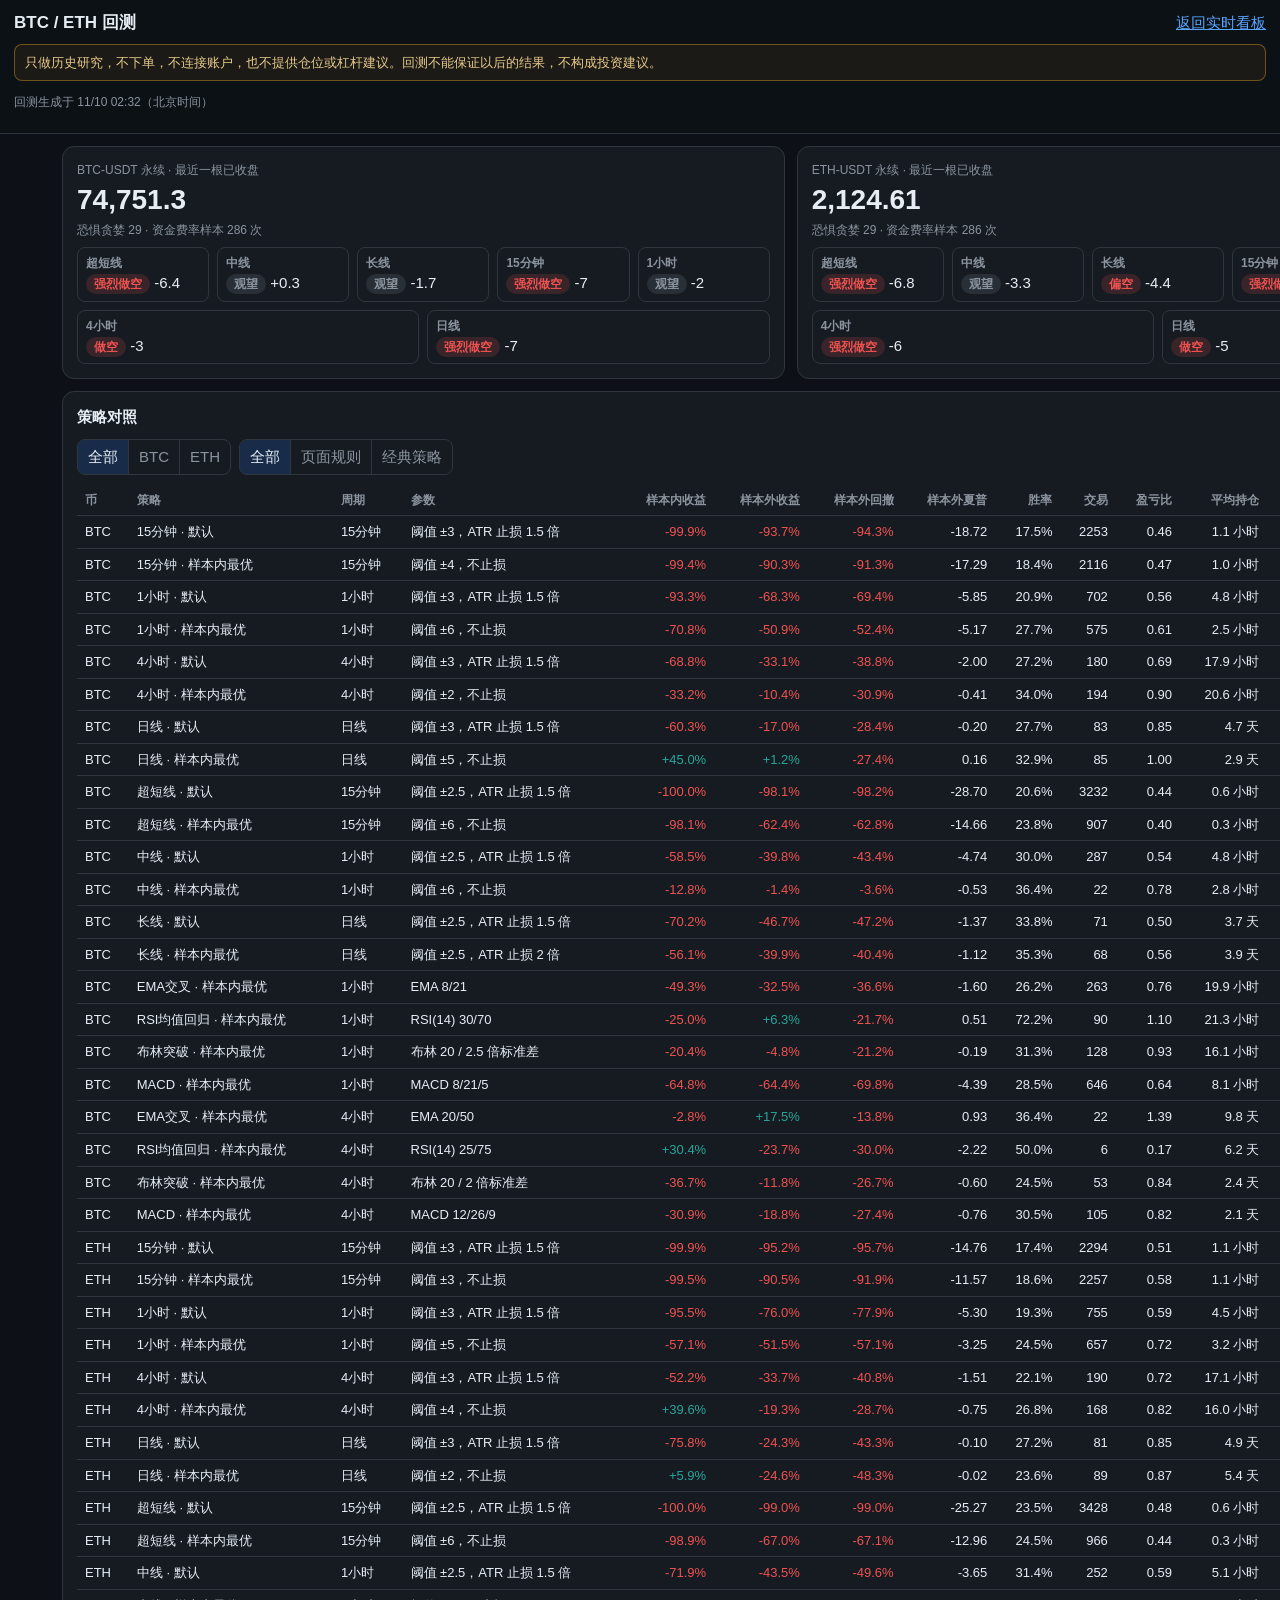
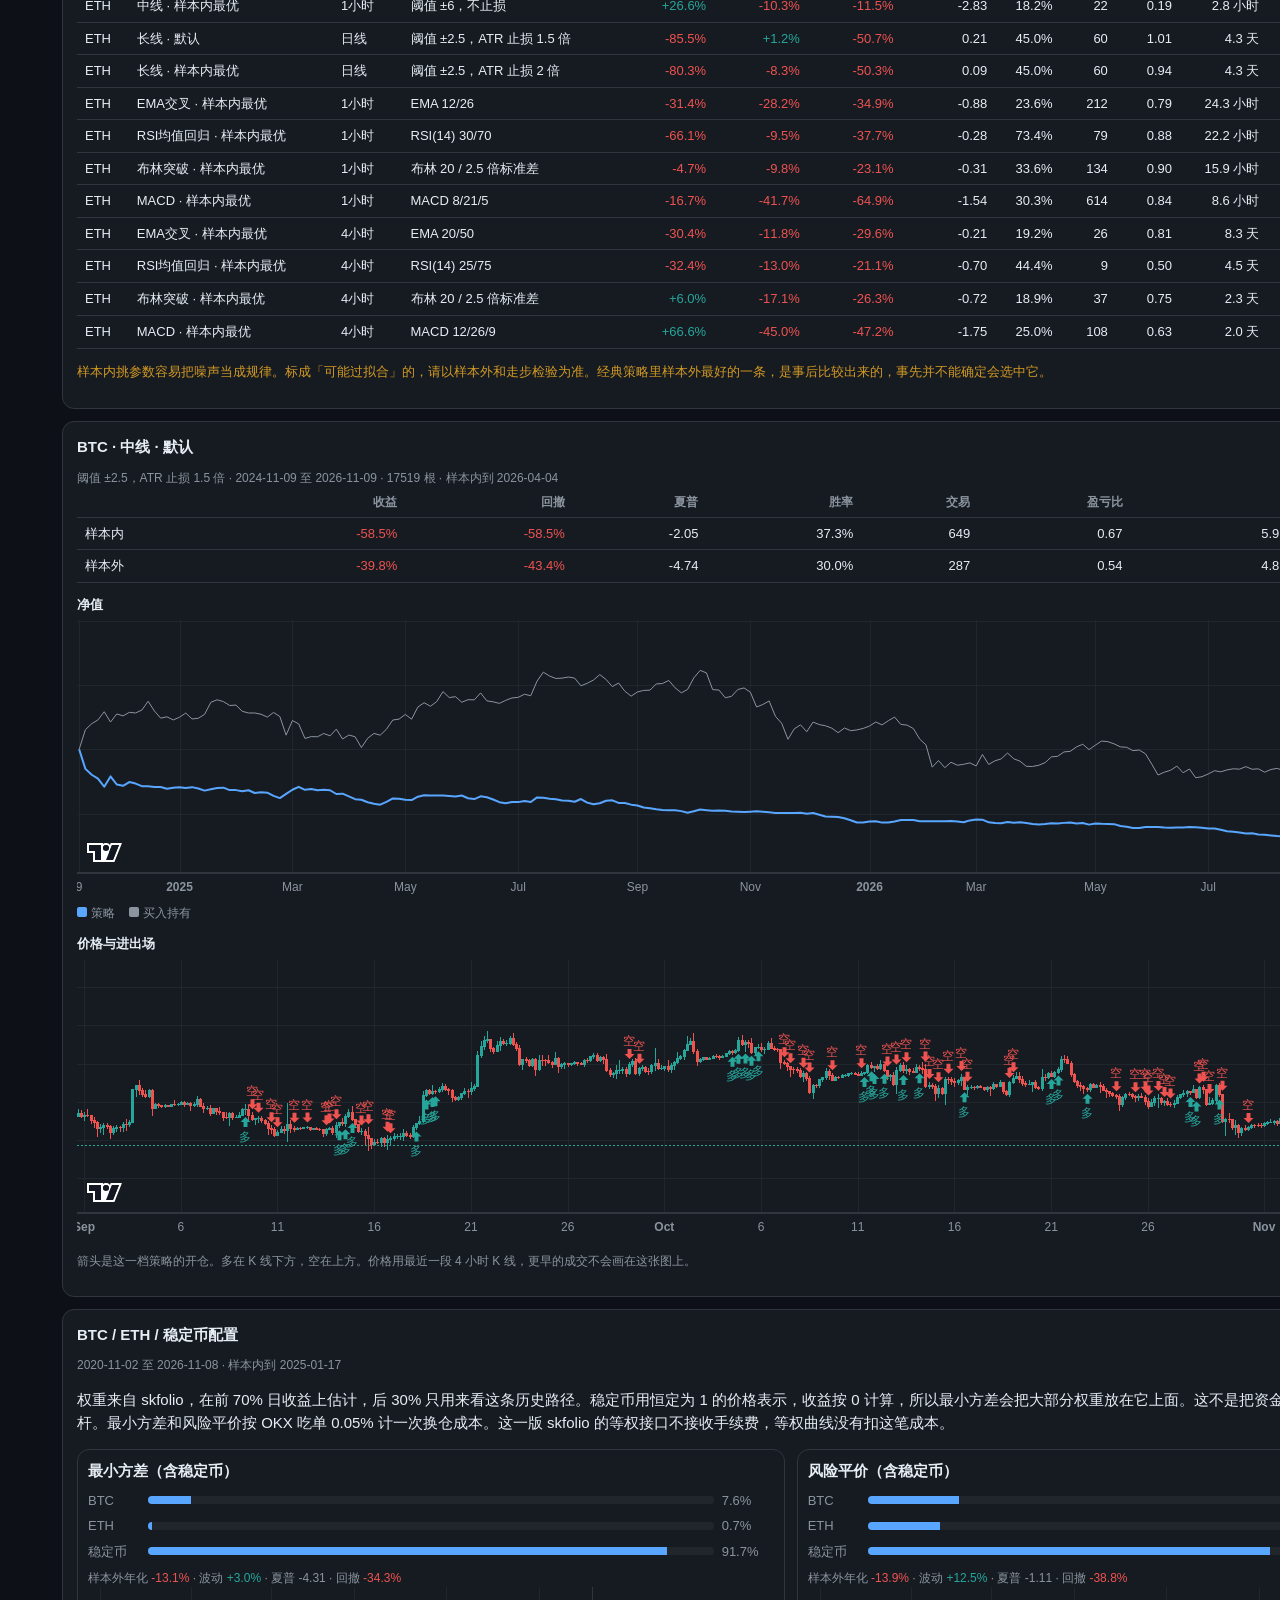
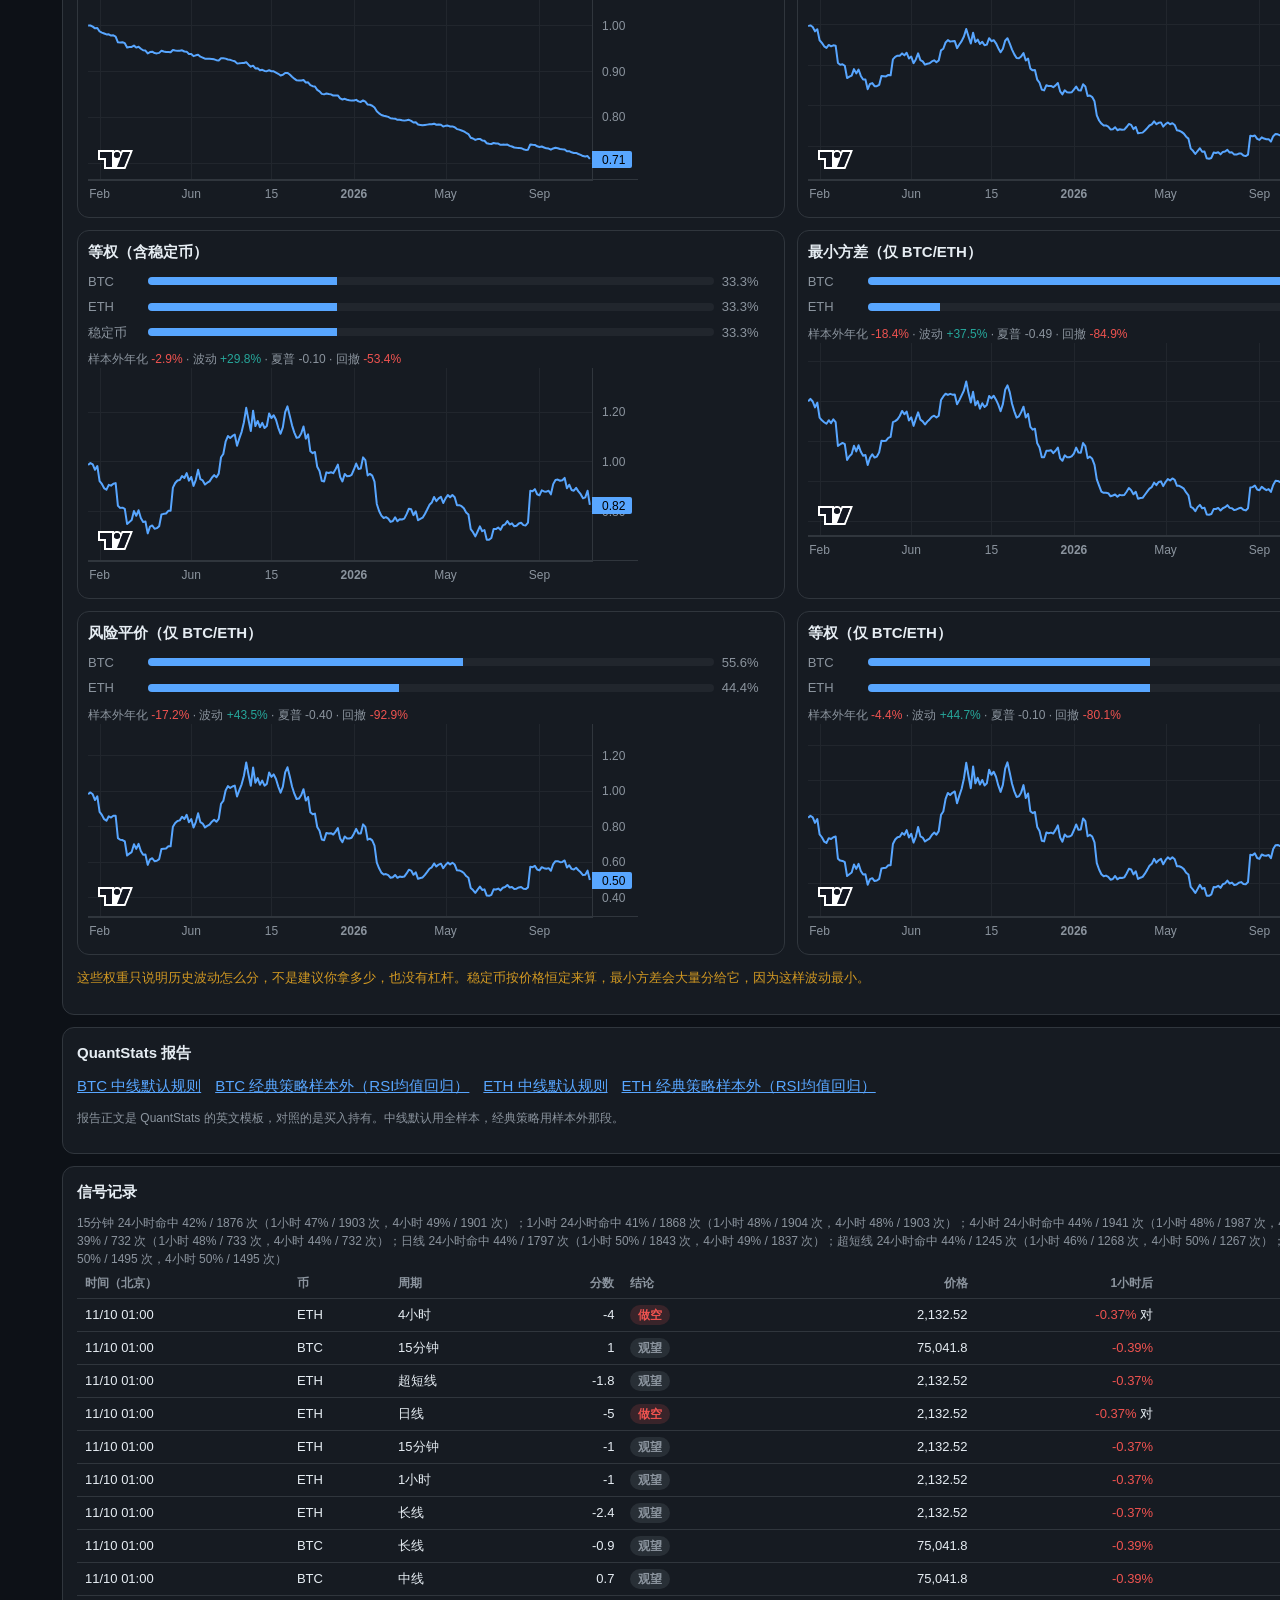
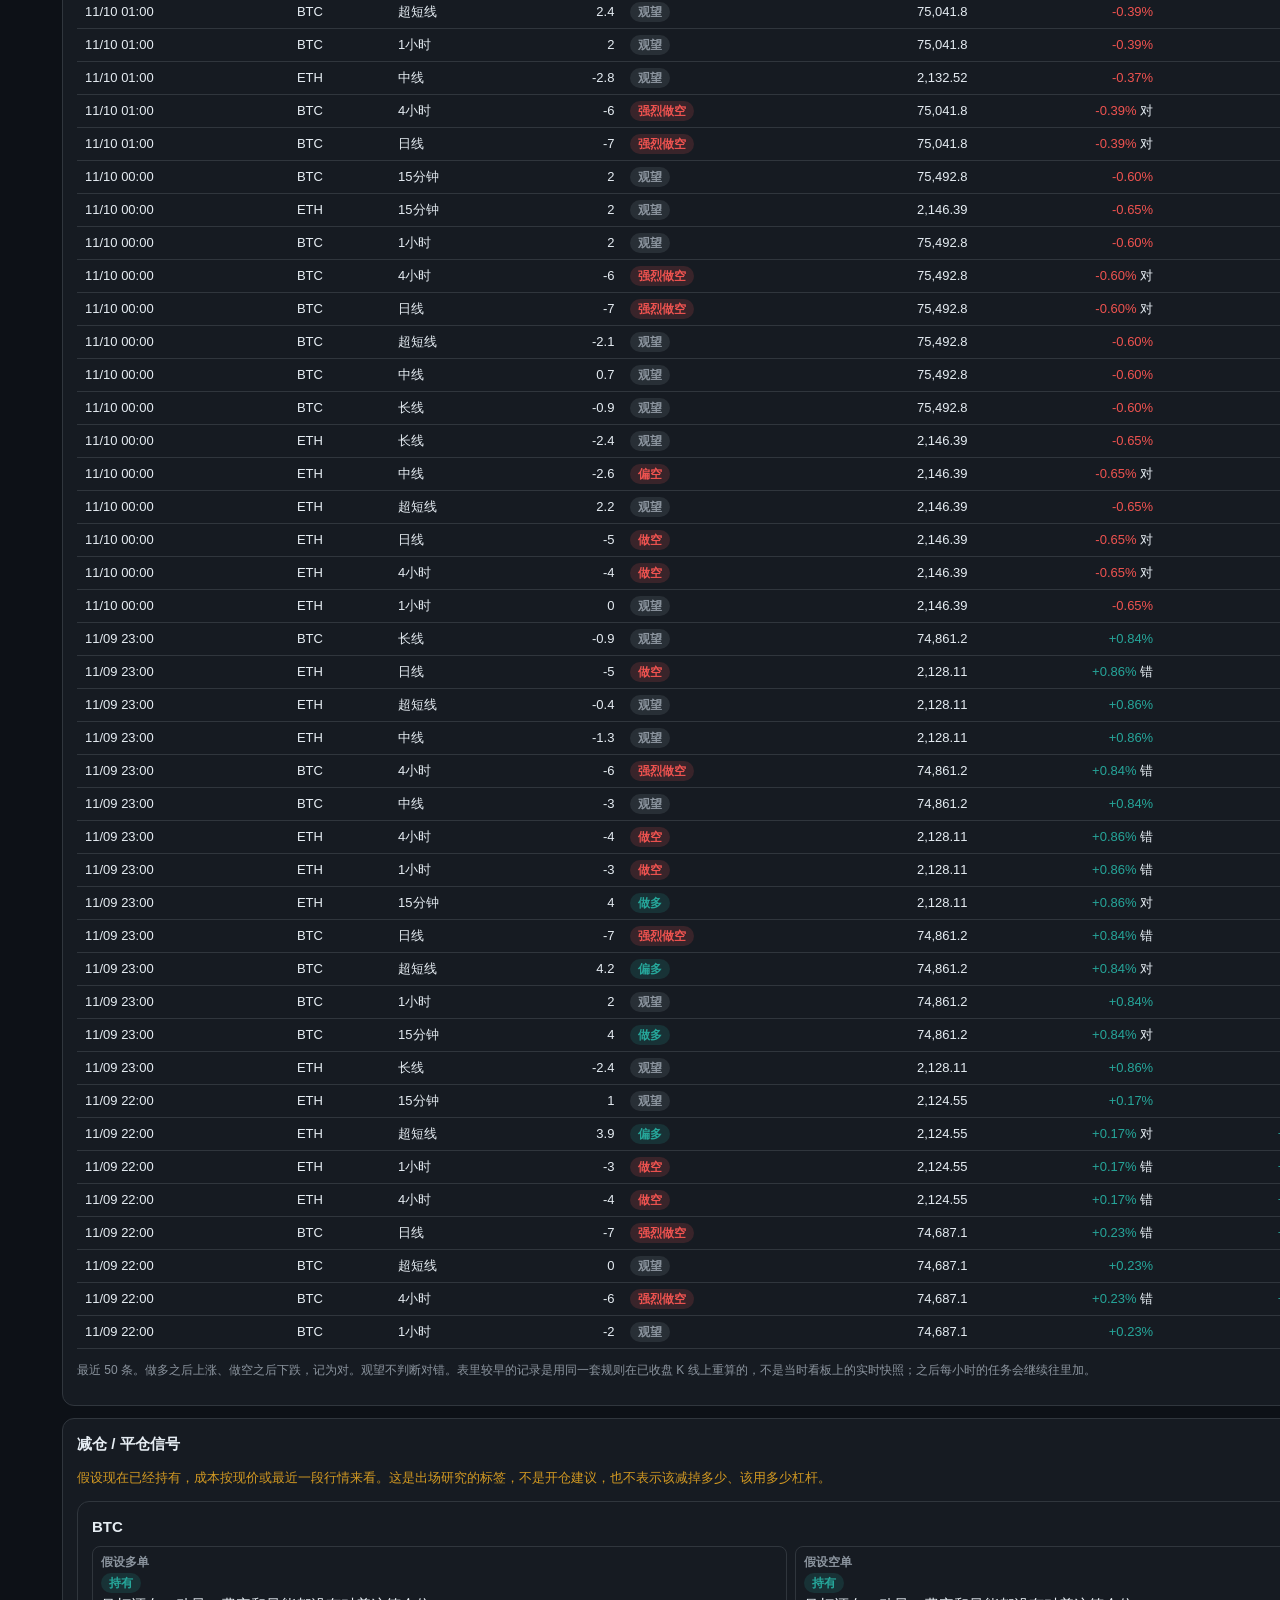
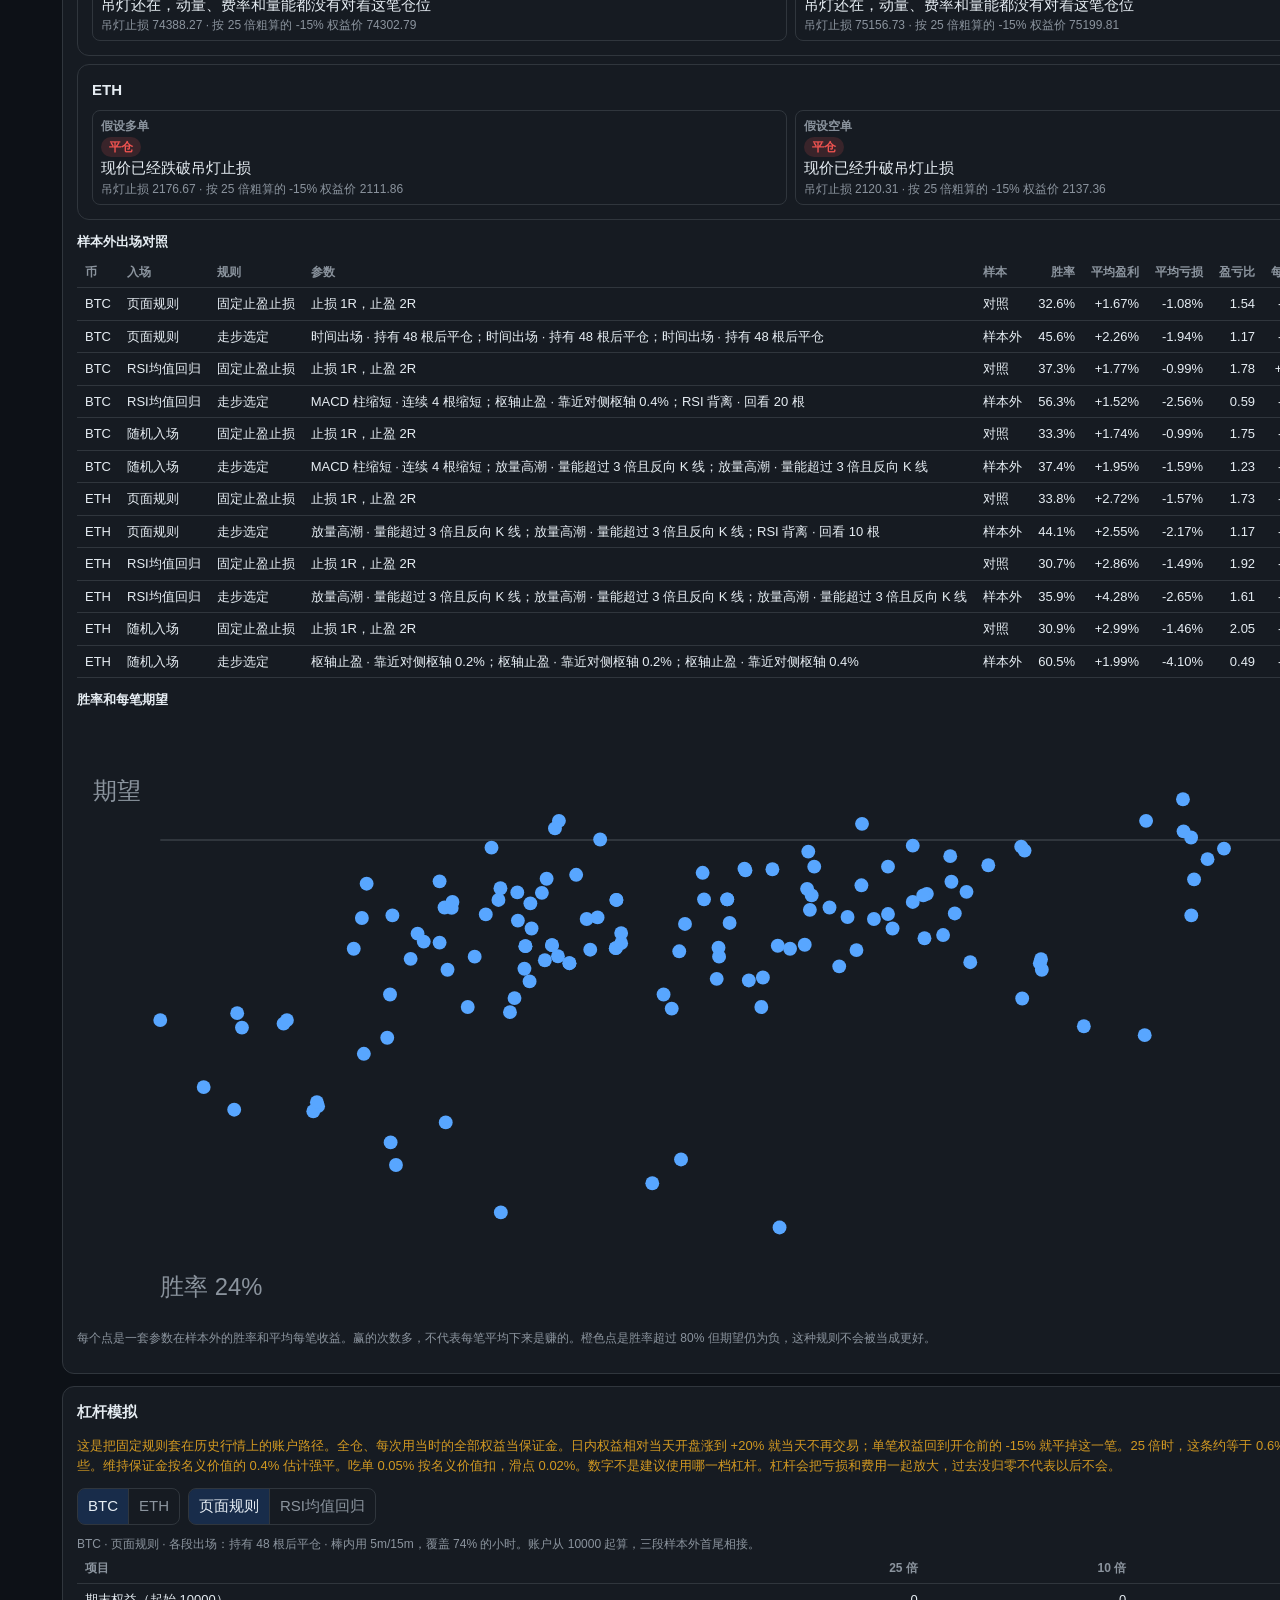
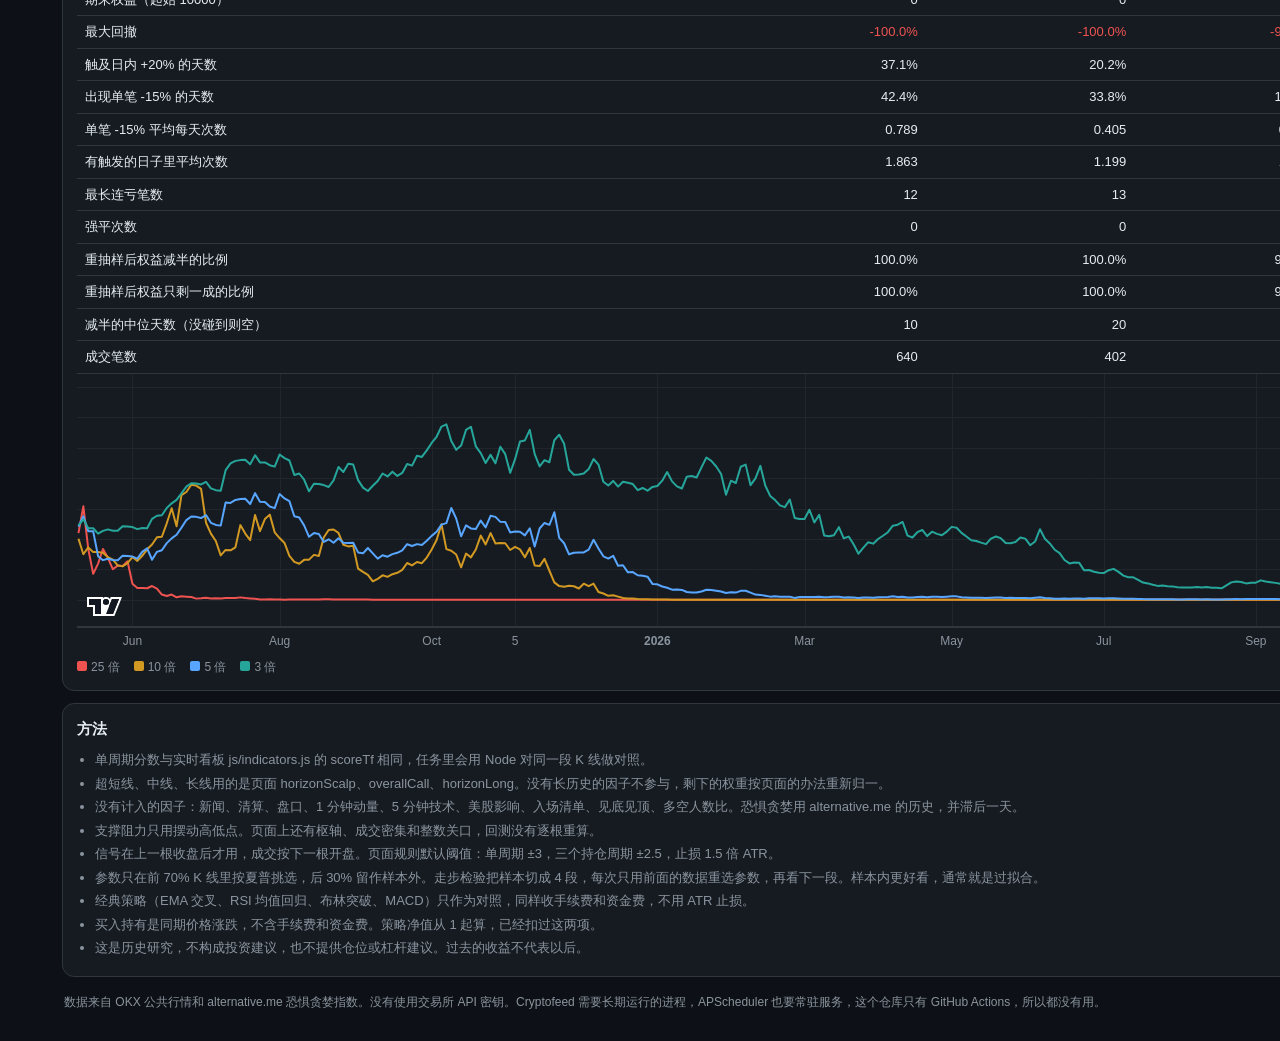
==== index.html @ 3b4a020c "Add exit-rule research and a leverage account simulator. Out-of-sample exit results are chosen by ex" ====
<!DOCTYPE html>
<html lang="zh-CN">
<head>
  <meta charset="utf-8">
  <meta name="viewport" content="width=device-width, initial-scale=1">
  <title>BTC / ETH 回测</title>
  <link rel="icon" href="favicon.svg">
  <link rel="stylesheet" href="css/style.css">
  <script src="js/lightweight-charts.standalone.production.js"></script>
</head>
<body>
  <header>
    <div class="top">
      <h1>BTC / ETH 回测</h1>
      <a href="https://donglee1021.github.io/crypto-dashboard/">返回实时看板</a>
    </div>
    <p class="banner">只做历史研究，不下单，不连接账户，也不提供仓位或杠杆建议。回测不能保证以后的结果，不构成投资建议。</p>
    <p class="muted" id="generated"></p>
  </header>
  <main>
    <section class="grid2" id="overview"></section>

    <section class="card">
      <h2>策略对照</h2>
      <div class="controls">
        <div class="seg" id="coinSeg" role="group" aria-label="币种">
          <button type="button" class="on" data-v="ALL">全部</button>
          <button type="button" data-v="BTC">BTC</button>
          <button type="button" data-v="ETH">ETH</button>
        </div>
        <div class="seg" id="groupSeg" role="group" aria-label="策略组">
          <button type="button" class="on" data-v="ALL">全部</button>
          <button type="button" data-v="页面规则">页面规则</button>
          <button type="button" data-v="经典策略">经典策略</button>
        </div>
      </div>
      <div class="scroll"><table id="board"></table></div>
      <p class="warn">样本内挑参数容易把噪声当成规律。标成「可能过拟合」的，请以样本外和走步检验为准。经典策略里样本外最好的一条，是事后比较出来的，事先并不能确定会选中它。</p>
    </section>

    <section class="card" id="detailCard">
      <h2 id="detailTitle">曲线</h2>
      <div id="detailMeta" class="muted"></div>
      <div class="scroll" id="detailTable"></div>
      <h3>净值</h3>
      <div id="equityChart" class="chart"></div>
      <div class="legend"><span><i style="background:#58a6ff"></i>策略</span><span><i style="background:#8b949e"></i>买入持有</span></div>
      <h3>价格与进出场</h3>
      <div id="priceChart" class="chart"></div>
      <p class="muted">箭头是这一档策略的开仓。多在 K 线下方，空在上方。价格用最近一段 4 小时 K 线，更早的成交不会画在这张图上。</p>
    </section>

    <section class="card">
      <h2>BTC / ETH / 稳定币配置</h2>
      <div id="alloc"></div>
      <p class="warn">这些权重只说明历史波动怎么分，不是建议你拿多少，也没有杠杆。稳定币按价格恒定来算，最小方差会大量分给它，因为这样波动最小。</p>
    </section>

    <section class="card">
      <h2>QuantStats 报告</h2>
      <div class="links" id="reports"></div>
      <p class="muted">报告正文是 QuantStats 的英文模板，对照的是买入持有。中线默认用全样本，经典策略用样本外那段。</p>
    </section>

    <section class="card">
      <h2>信号记录</h2>
      <div id="hitRate" class="muted"></div>
      <div class="scroll"><table id="signals"></table></div>
      <p class="muted">最近 50 条。做多之后上涨、做空之后下跌，记为对。观望不判断对错。表里较早的记录是用同一套规则在已收盘 K 线上重算的，不是当时看板上的实时快照；之后每小时的任务会继续往里加。</p>
    </section>

    <section class="card" id="exitCard">
      <h2>减仓 / 平仓信号</h2>
      <p class="warn">假设现在已经持有，成本按现价或最近一段行情来看。这是出场研究的标签，不是开仓建议，也不表示该减掉多少、该用多少杠杆。</p>
      <div id="exitLive"></div>
      <h3>样本外出场对照</h3>
      <div class="scroll"><table id="exitBoard"></table></div>
      <h3>胜率和每笔期望</h3>
      <div id="exitScatter"></div>
      <p class="muted">每个点是一套参数在样本外的胜率和平均每笔收益。赢的次数多，不代表每笔平均下来是赚的。橙色点是胜率超过 80% 但期望仍为负，这种规则不会被当成更好。</p>
    </section>

    <section class="card" id="levCard">
      <h2>杠杆模拟</h2>
      <p class="warn" id="levNote">全仓、用当时的全部权益当保证金。日内权益涨到 +20% 当天停手；单笔权益回到 -15% 就平掉这一笔。下表只是这套规则在历史上的结果，不是建议使用任何杠杆。</p>
      <div id="levBody"></div>
    </section>

    <section class="card">
      <h2>方法</h2>
      <ul class="notes" id="notes"></ul>
    </section>
    <footer>数据来自 OKX 公共行情和 alternative.me 恐惧贪婪指数。没有使用交易所 API 密钥。Cryptofeed 需要长期运行的进程，APScheduler 也要常驻服务，这个仓库只有 GitHub Actions，所以都没有用。</footer>
  </main>
  <script src="js/app.js"></script>
</body>
</html>
---- css/style.css ----
:root {
  color-scheme: dark;
  --bg: #0d1117;
  --card: #161b22;
  --line: #30363d;
  --tx: #e6edf3;
  --tx2: #8b949e;
  --up: #26a69a;
  --down: #ef5350;
  --warn: #d29922;
  --acc: #58a6ff;
}
* { box-sizing: border-box; }
html, body { margin: 0; background: var(--bg); color: var(--tx); }
body {
  font: 15px/1.5 -apple-system, BlinkMacSystemFont, "PingFang SC", "Noto Sans SC", "Microsoft YaHei", sans-serif;
  padding-bottom: env(safe-area-inset-bottom);
}
header {
  position: sticky;
  top: 0;
  z-index: 10;
  background: rgba(13, 17, 23, .94);
  border-bottom: 1px solid var(--line);
  padding: calc(10px + env(safe-area-inset-top)) 14px 10px;
  backdrop-filter: blur(8px);
}
h1 { font-size: 17px; margin: 0; font-weight: 650; }
h2 { font-size: 15px; margin: 0 0 10px; font-weight: 650; }
h3 { font-size: 13px; margin: 12px 0 6px; font-weight: 650; }
a { color: var(--acc); }
.top { display: flex; flex-wrap: wrap; gap: 8px 14px; align-items: center; justify-content: space-between; }
.muted { color: var(--tx2); font-size: 12px; }
.warn { color: var(--warn); font-size: 13px; }
.banner {
  margin: 8px 0 0;
  padding: 8px 10px;
  border: 1px solid rgba(210, 153, 34, .45);
  background: rgba(210, 153, 34, .08);
  border-radius: 8px;
  color: #e6c98a;
  font-size: 13px;
}
main { max-width: 1180px; margin: 0 auto; padding: 12px; display: grid; gap: 12px; }
.card { background: var(--card); border: 1px solid var(--line); border-radius: 12px; padding: 14px; }
.grid2 { display: grid; gap: 12px; }
@media (min-width: 860px) { .grid2 { grid-template-columns: 1fr 1fr; } }
.controls { display: flex; flex-wrap: wrap; gap: 8px; margin-bottom: 10px; }
.seg { display: inline-flex; flex-wrap: wrap; border: 1px solid var(--line); border-radius: 8px; overflow: hidden; }
.seg button {
  background: transparent; color: var(--tx2); border: 0; border-right: 1px solid var(--line);
  padding: 6px 10px; font: inherit; cursor: pointer;
}
.seg button:last-child { border-right: 0; }
.seg button.on { background: #1f6feb33; color: var(--tx); }
.scroll { overflow-x: auto; -webkit-overflow-scrolling: touch; }
table { width: 100%; border-collapse: collapse; font-size: 13px; font-variant-numeric: tabular-nums; }
th, td { padding: 6px 8px; border-bottom: 1px solid var(--line); text-align: left; white-space: nowrap; }
th { color: var(--tx2); font-weight: 600; font-size: 12px; }
td.n, th.n { text-align: right; }
tr.click { cursor: pointer; }
tr.click:hover, tr.sel { background: #1c2128; }
.up { color: var(--up); }
.down { color: var(--down); }
.tag {
  display: inline-block; padding: 1px 8px; border-radius: 999px; font-size: 12px; font-weight: 650;
}
.tag.up { background: rgba(38, 166, 154, .16); }
.tag.down { background: rgba(239, 83, 80, .16); }
.tag.flat { background: rgba(139, 148, 158, .16); color: var(--tx2); }
.tag.warn { background: rgba(210, 153, 34, .16); color: var(--warn); }
.price { font-size: clamp(22px, 6vw, 28px); font-weight: 650; }
.hz { display: flex; flex-wrap: wrap; gap: 8px; margin-top: 8px; }
.chip { border: 1px solid var(--line); border-radius: 8px; padding: 6px 8px; min-width: 92px; }
.chip b { display: block; font-size: 12px; color: var(--tx2); font-weight: 600; }
.chart { width: 100%; height: 280px; }
.chart.short { height: 220px; }
.legend { display: flex; gap: 14px; font-size: 12px; color: var(--tx2); margin-top: 4px; }
.legend i { display: inline-block; width: 10px; height: 10px; border-radius: 2px; margin-right: 4px; }
.weights { display: grid; gap: 6px; margin: 8px 0; }
.barline { display: flex; align-items: center; gap: 8px; font-size: 13px; }
.barline span { width: 52px; color: var(--tx2); }
.track { flex: 1; height: 8px; background: #21262d; border-radius: 99px; overflow: hidden; }
.track b { display: block; height: 100%; background: var(--acc); }
.scatter { width: 100%; height: auto; }
.dot-flag { fill: #d29922; }
.hz .chip { flex: 1 1 120px; }
ul.notes { margin: 8px 0 0; padding-left: 18px; color: var(--tx2); font-size: 13px; }
ul.notes li { margin: 4px 0; }
.links { display: flex; flex-wrap: wrap; gap: 8px 14px; }
footer { color: var(--tx2); font-size: 12px; padding: 4px 2px 18px; }
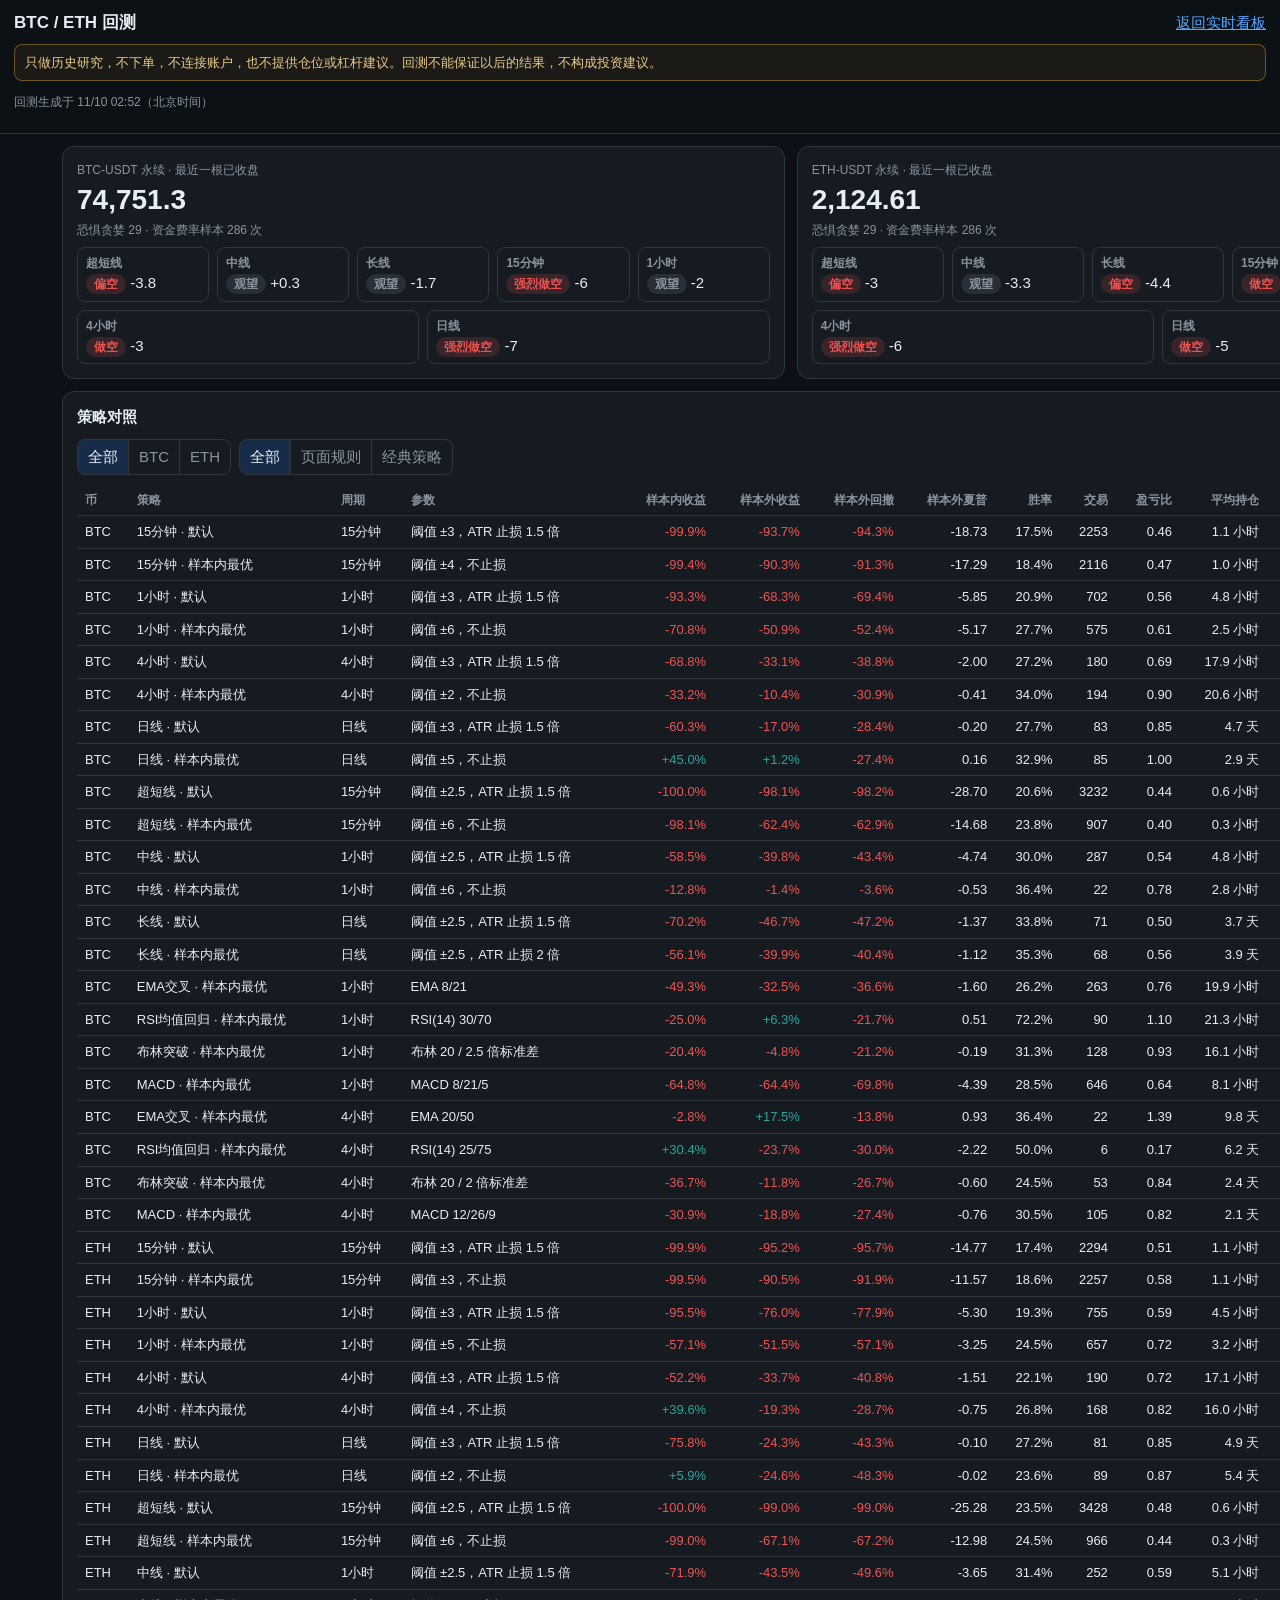
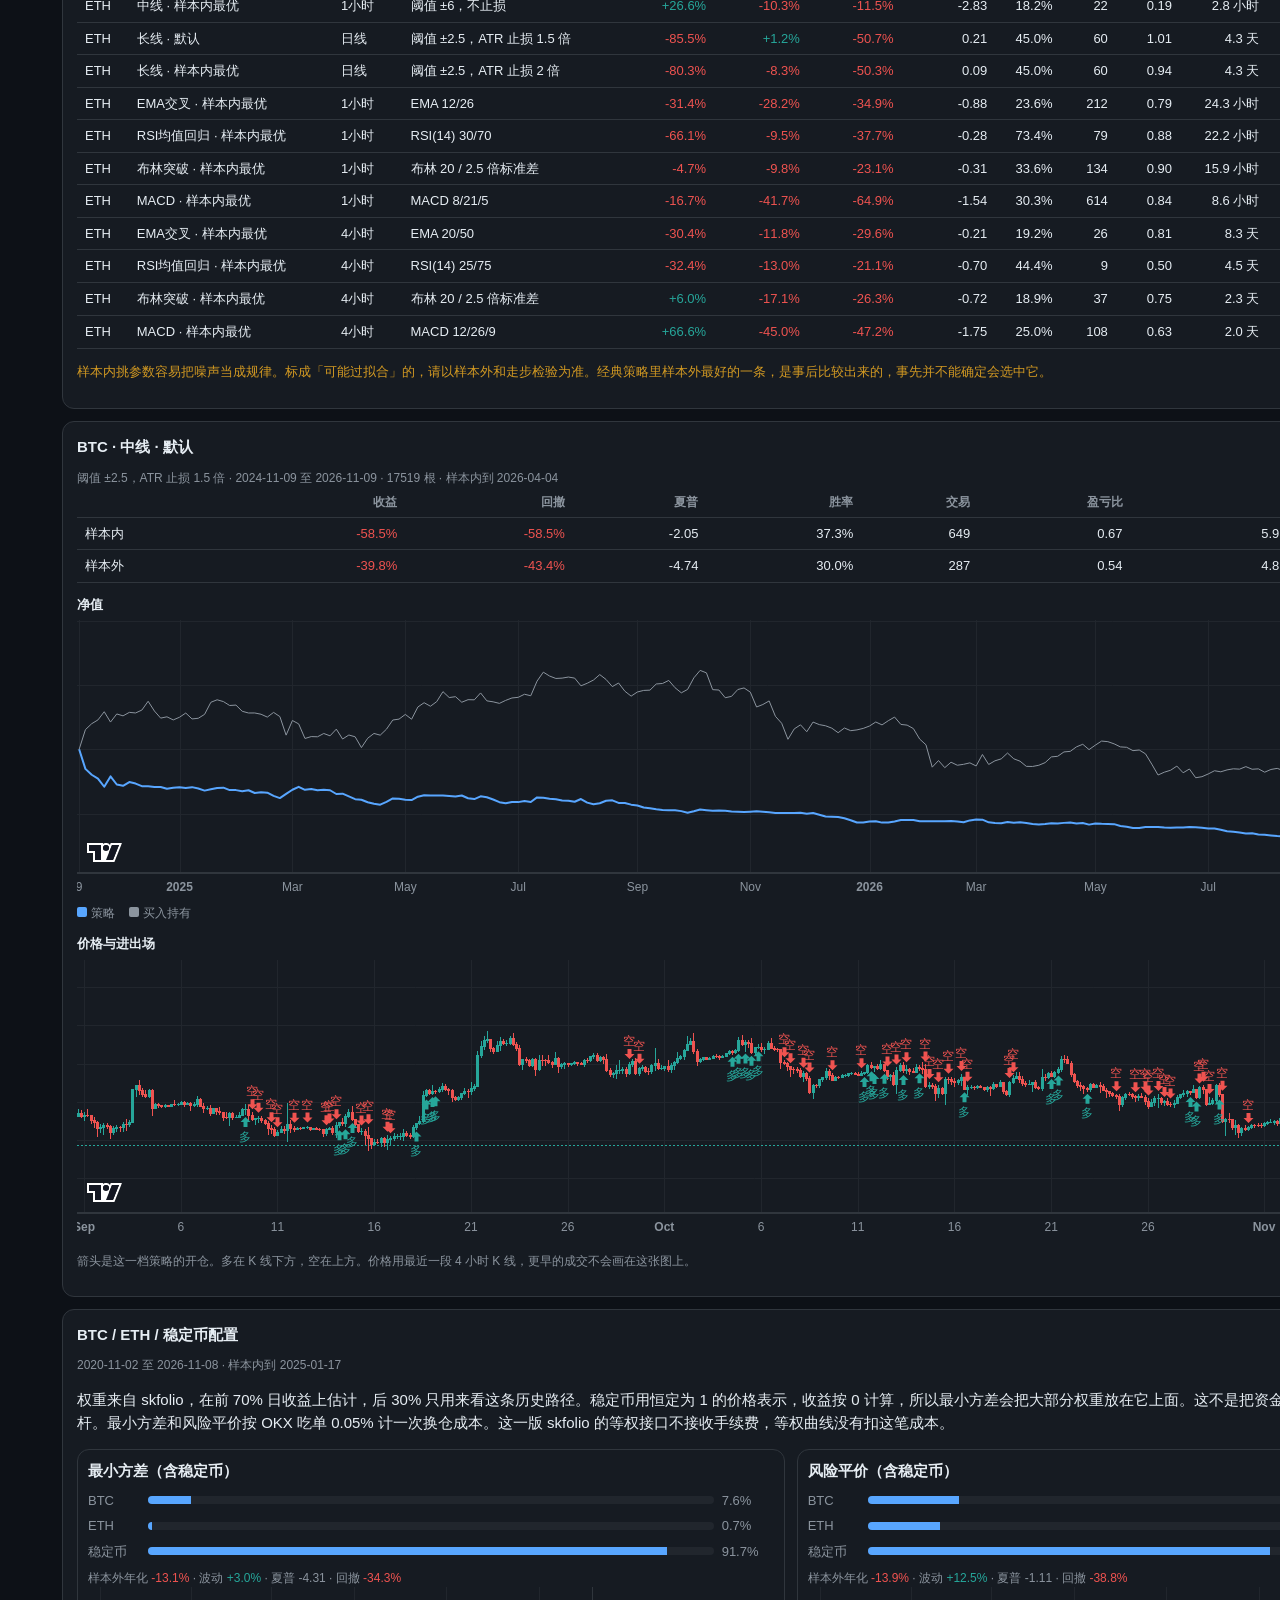
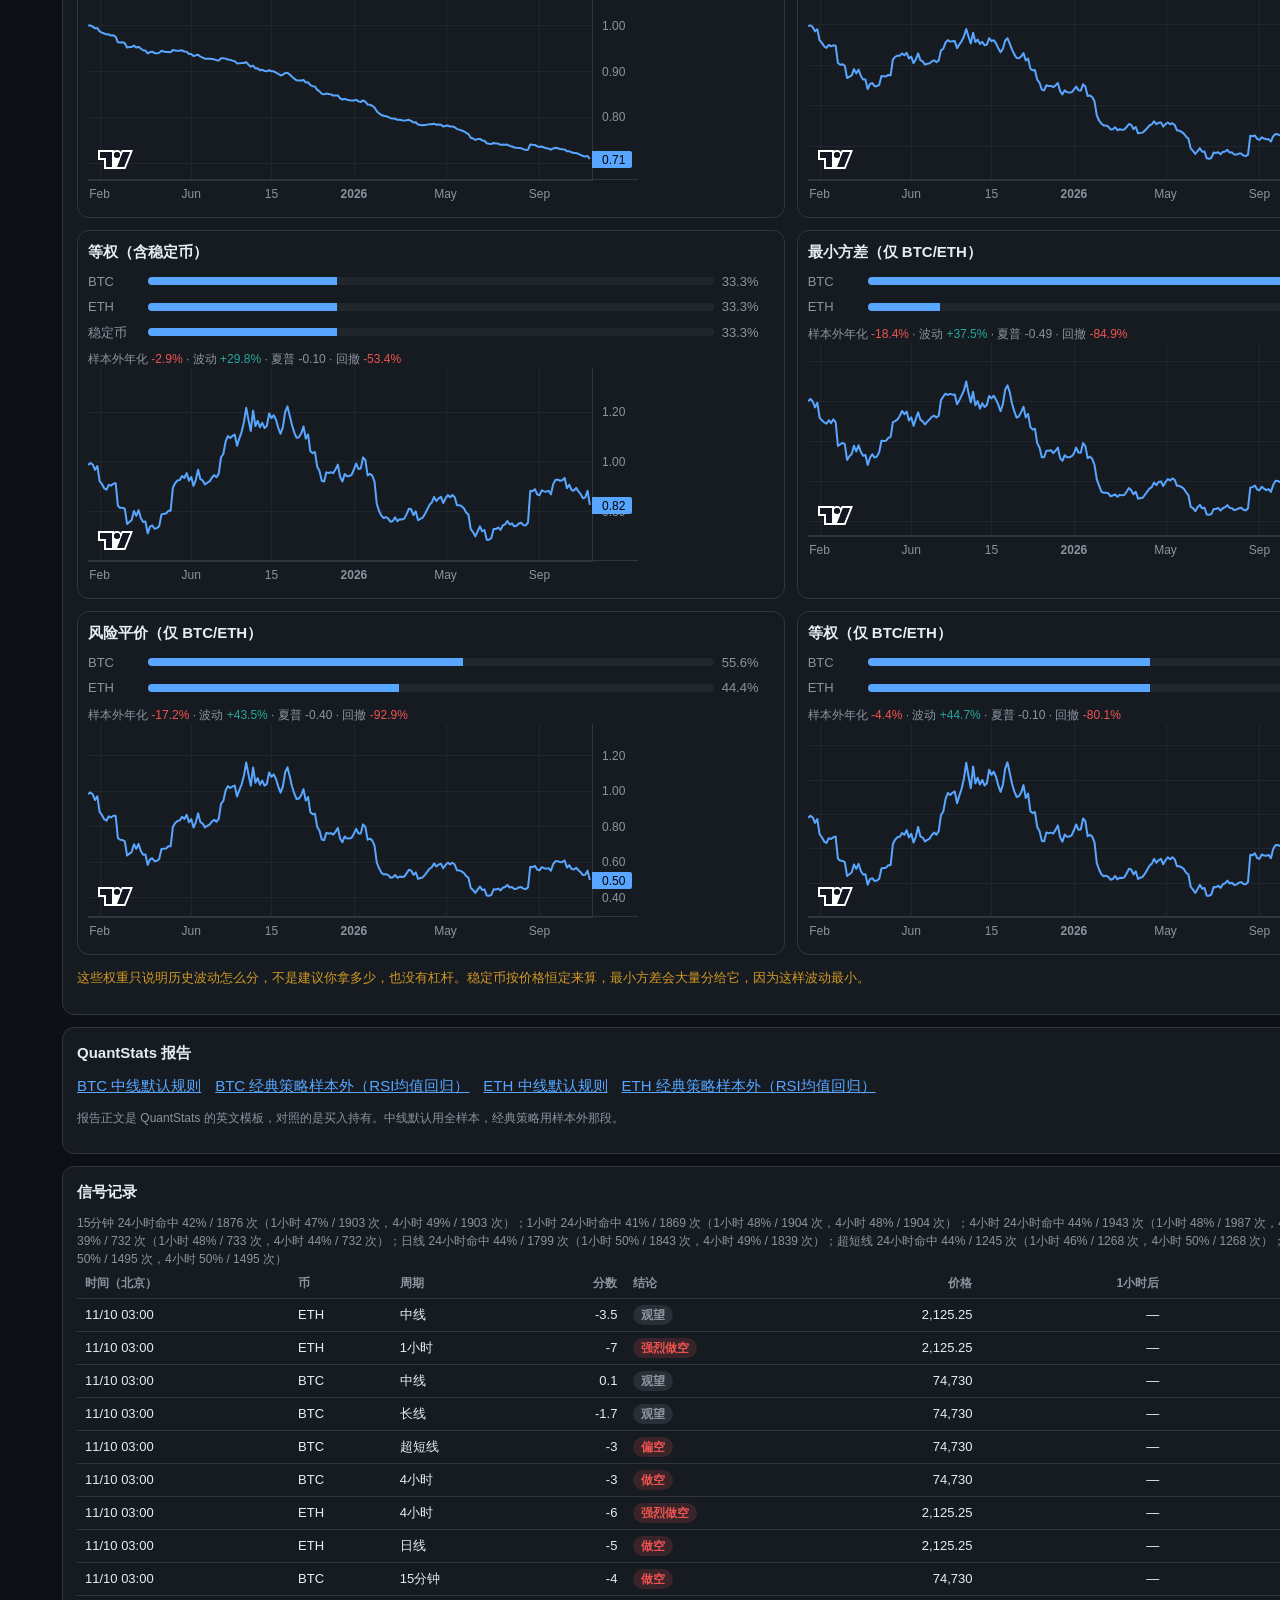
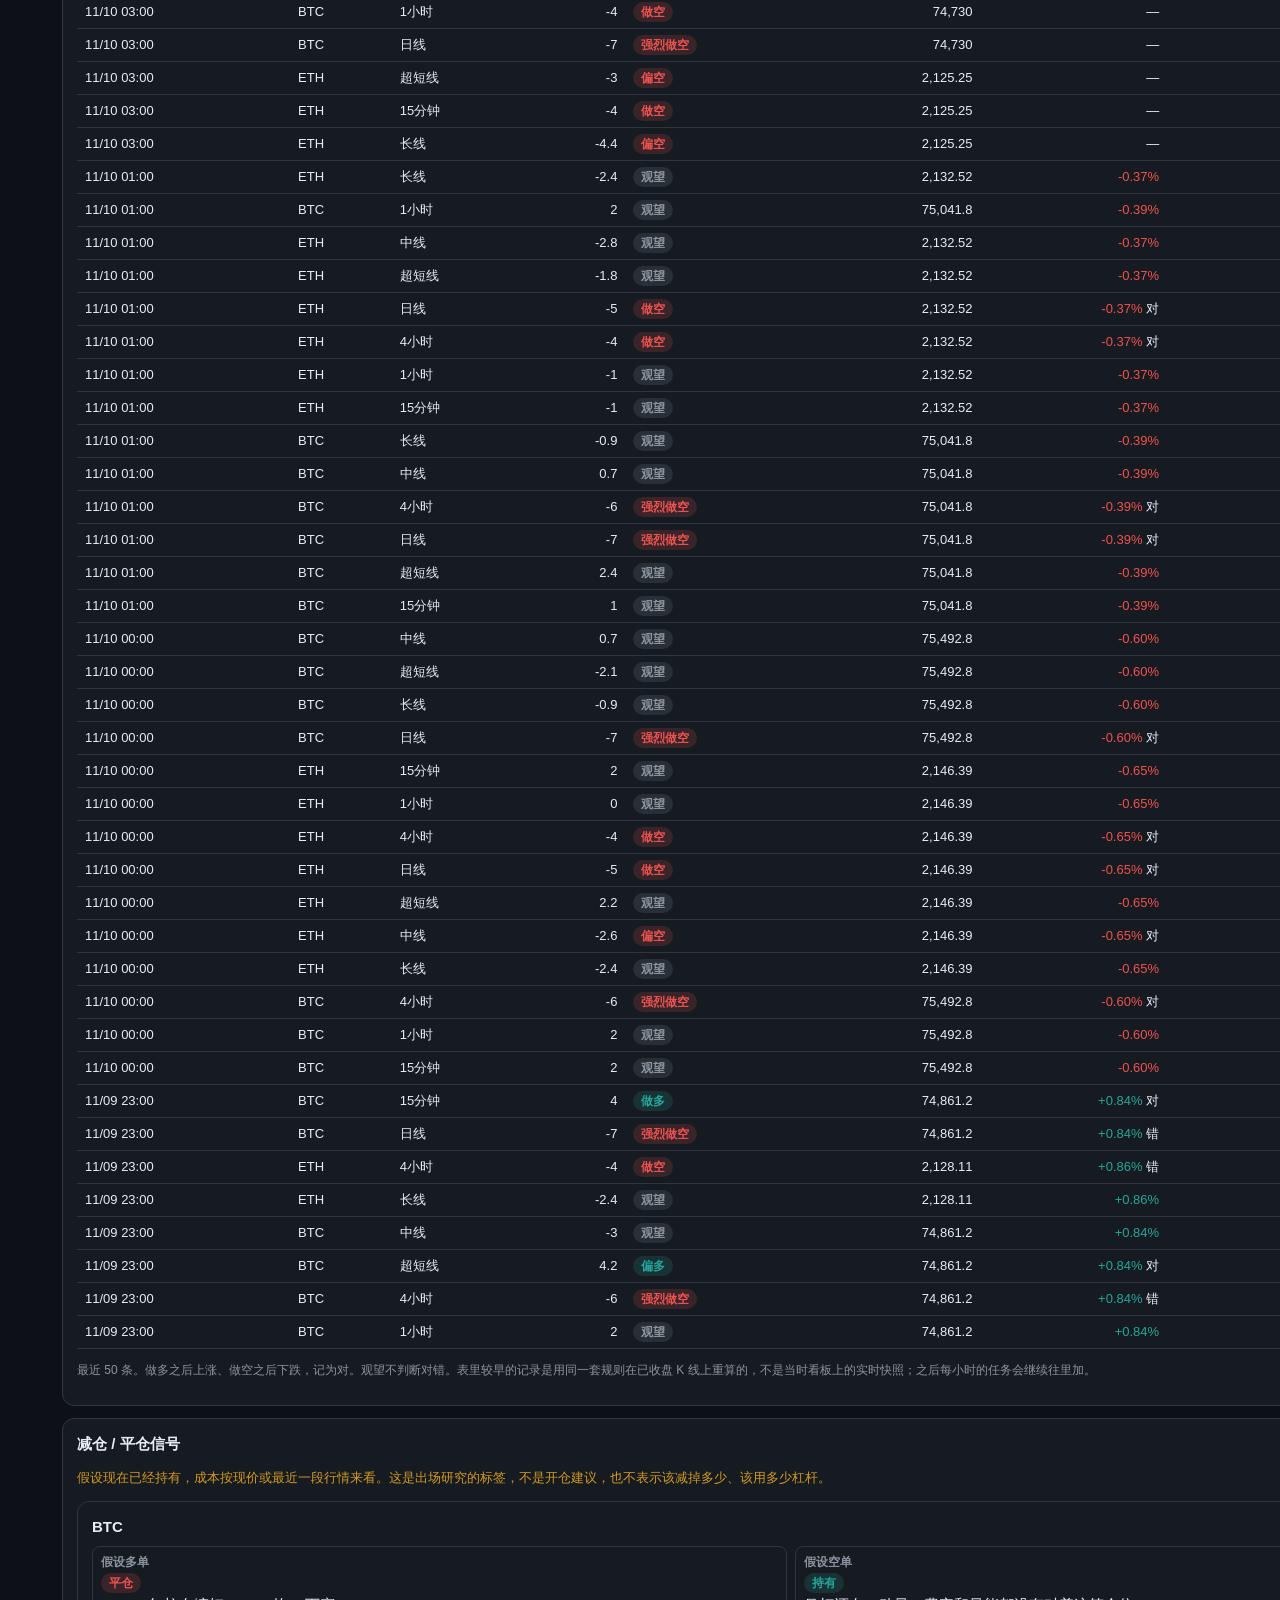
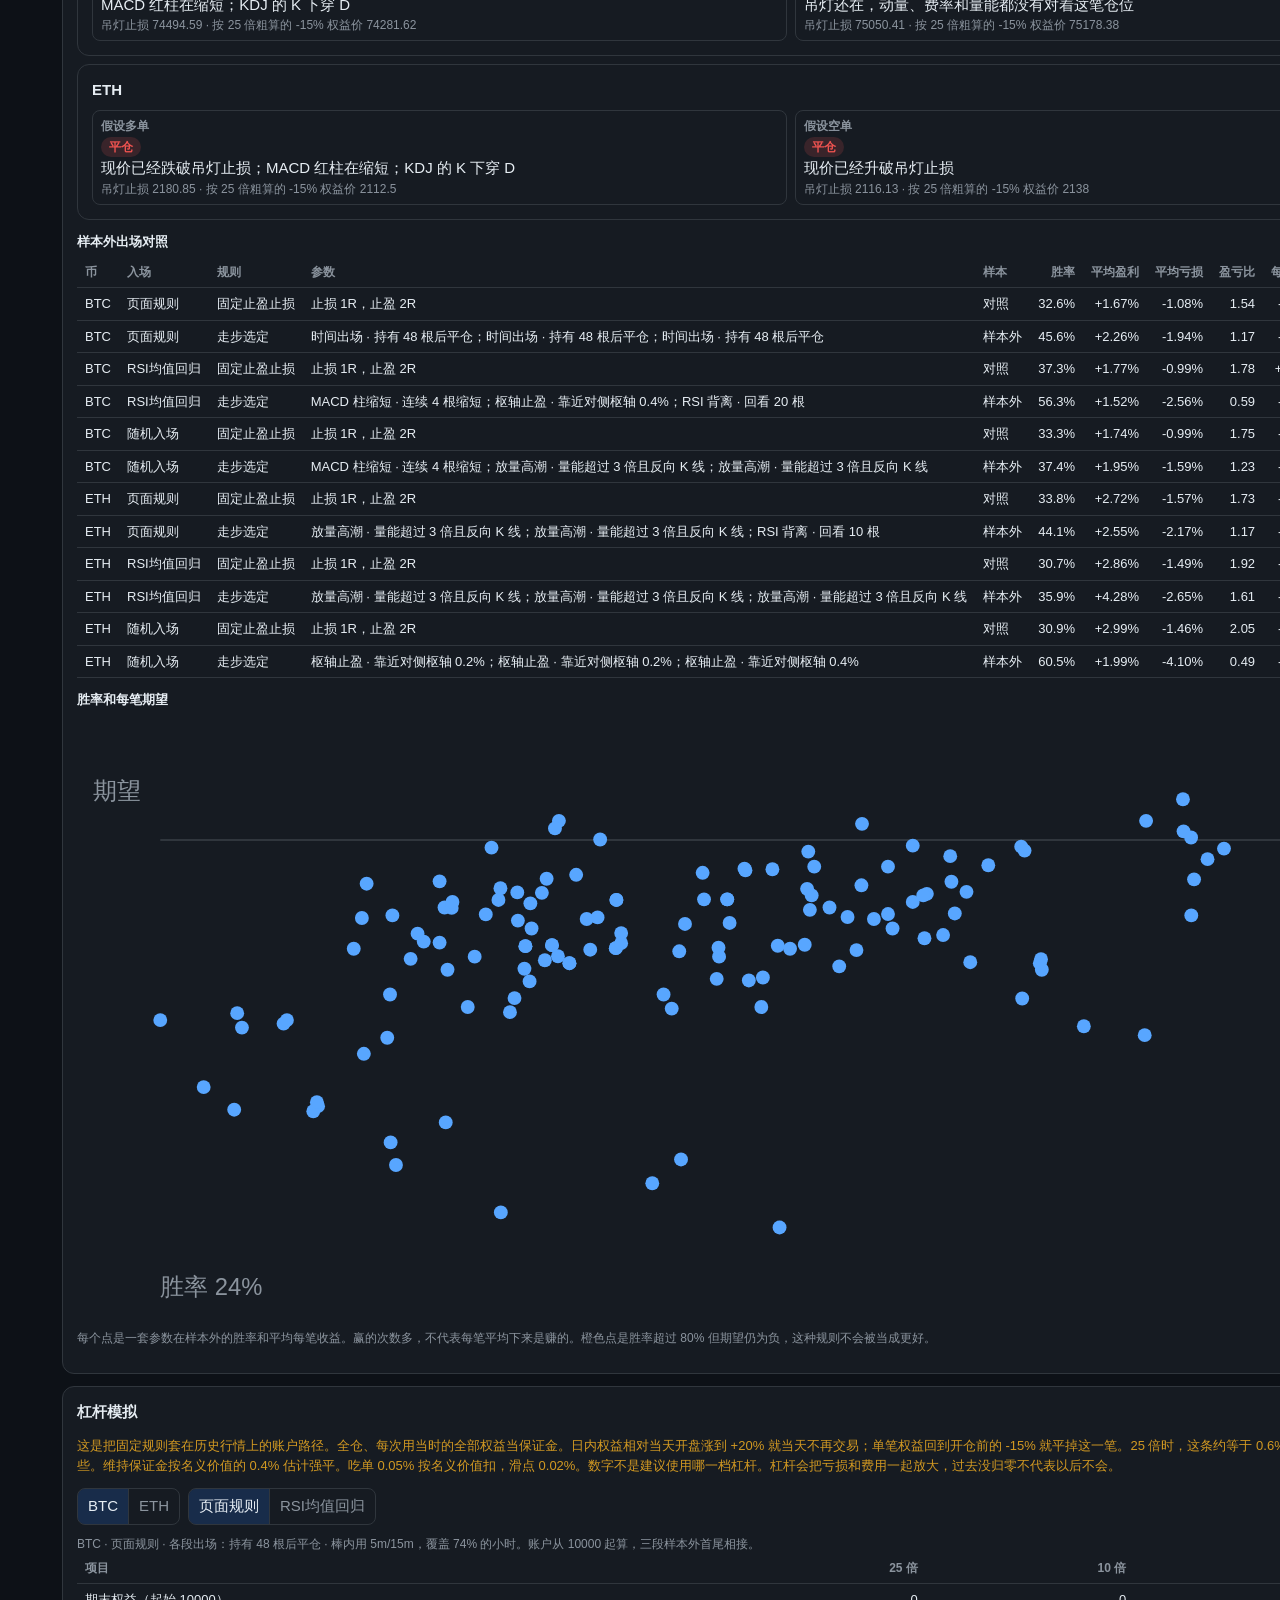
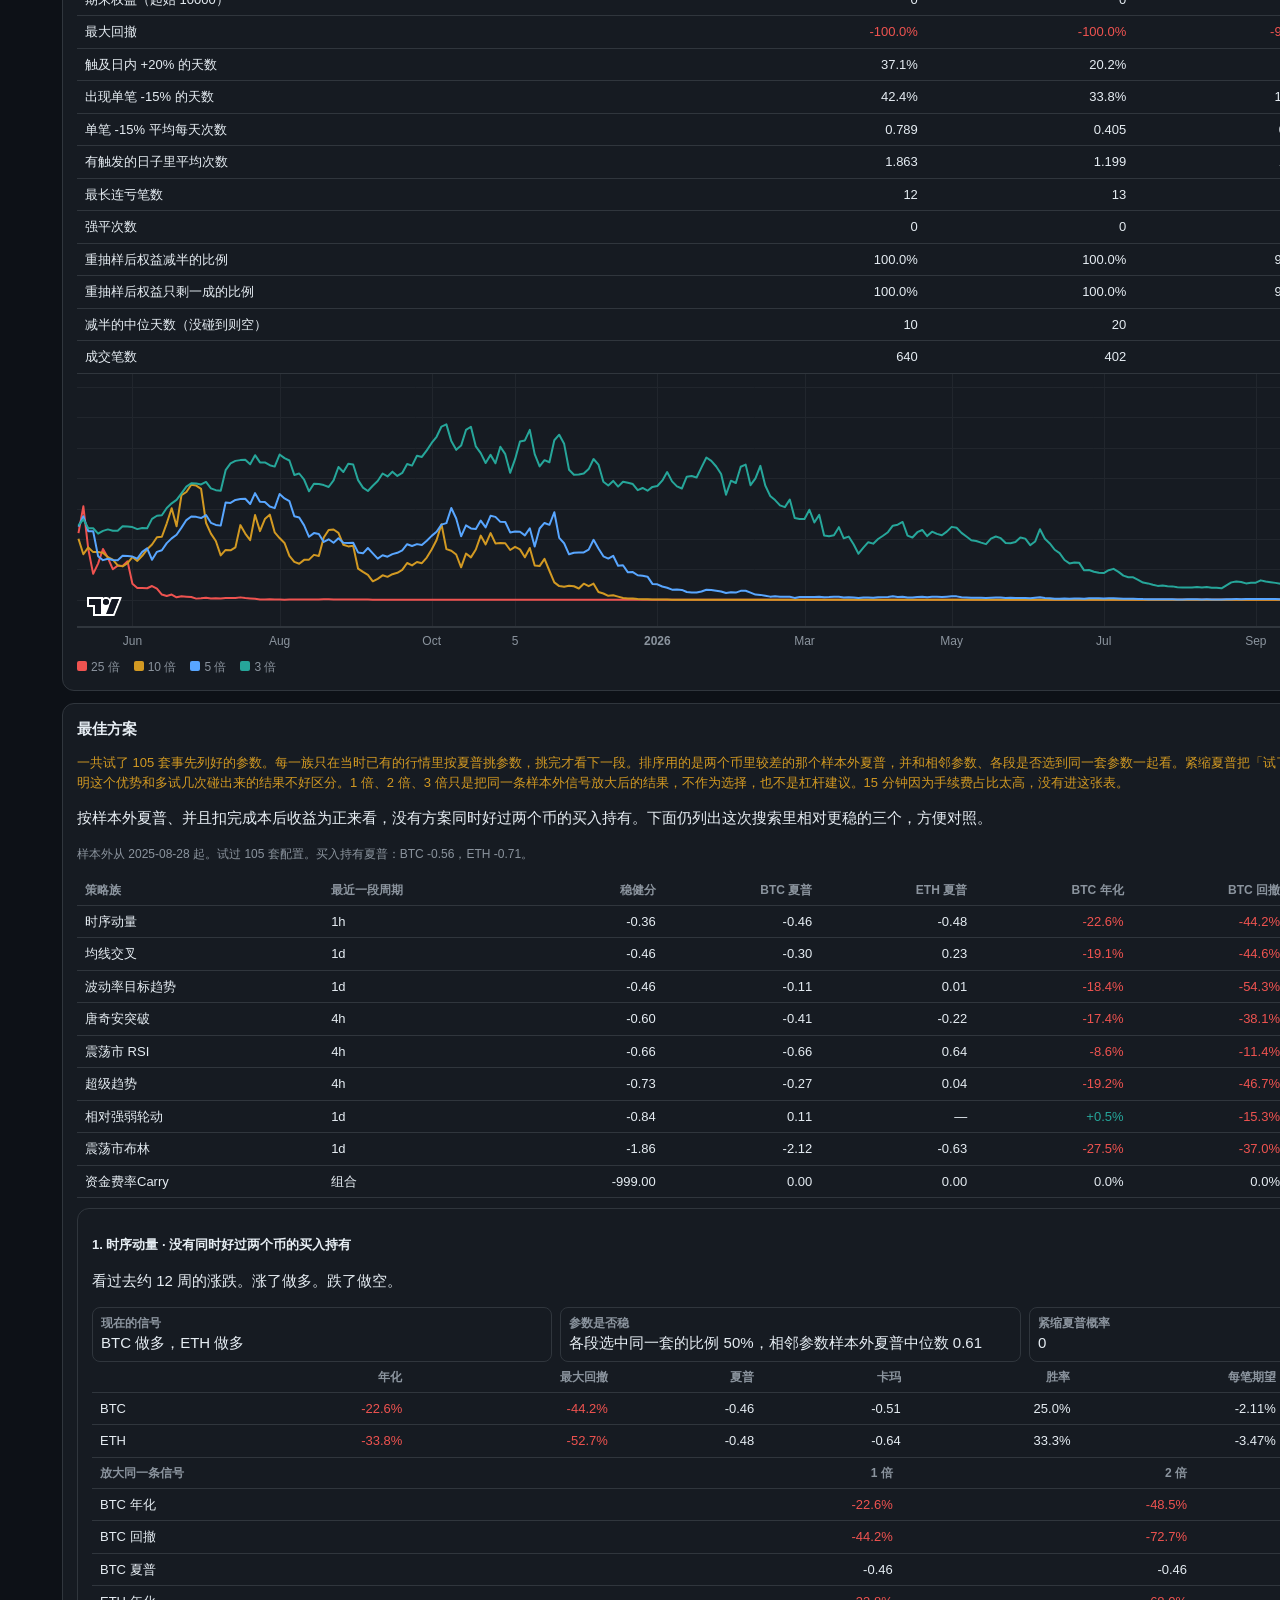
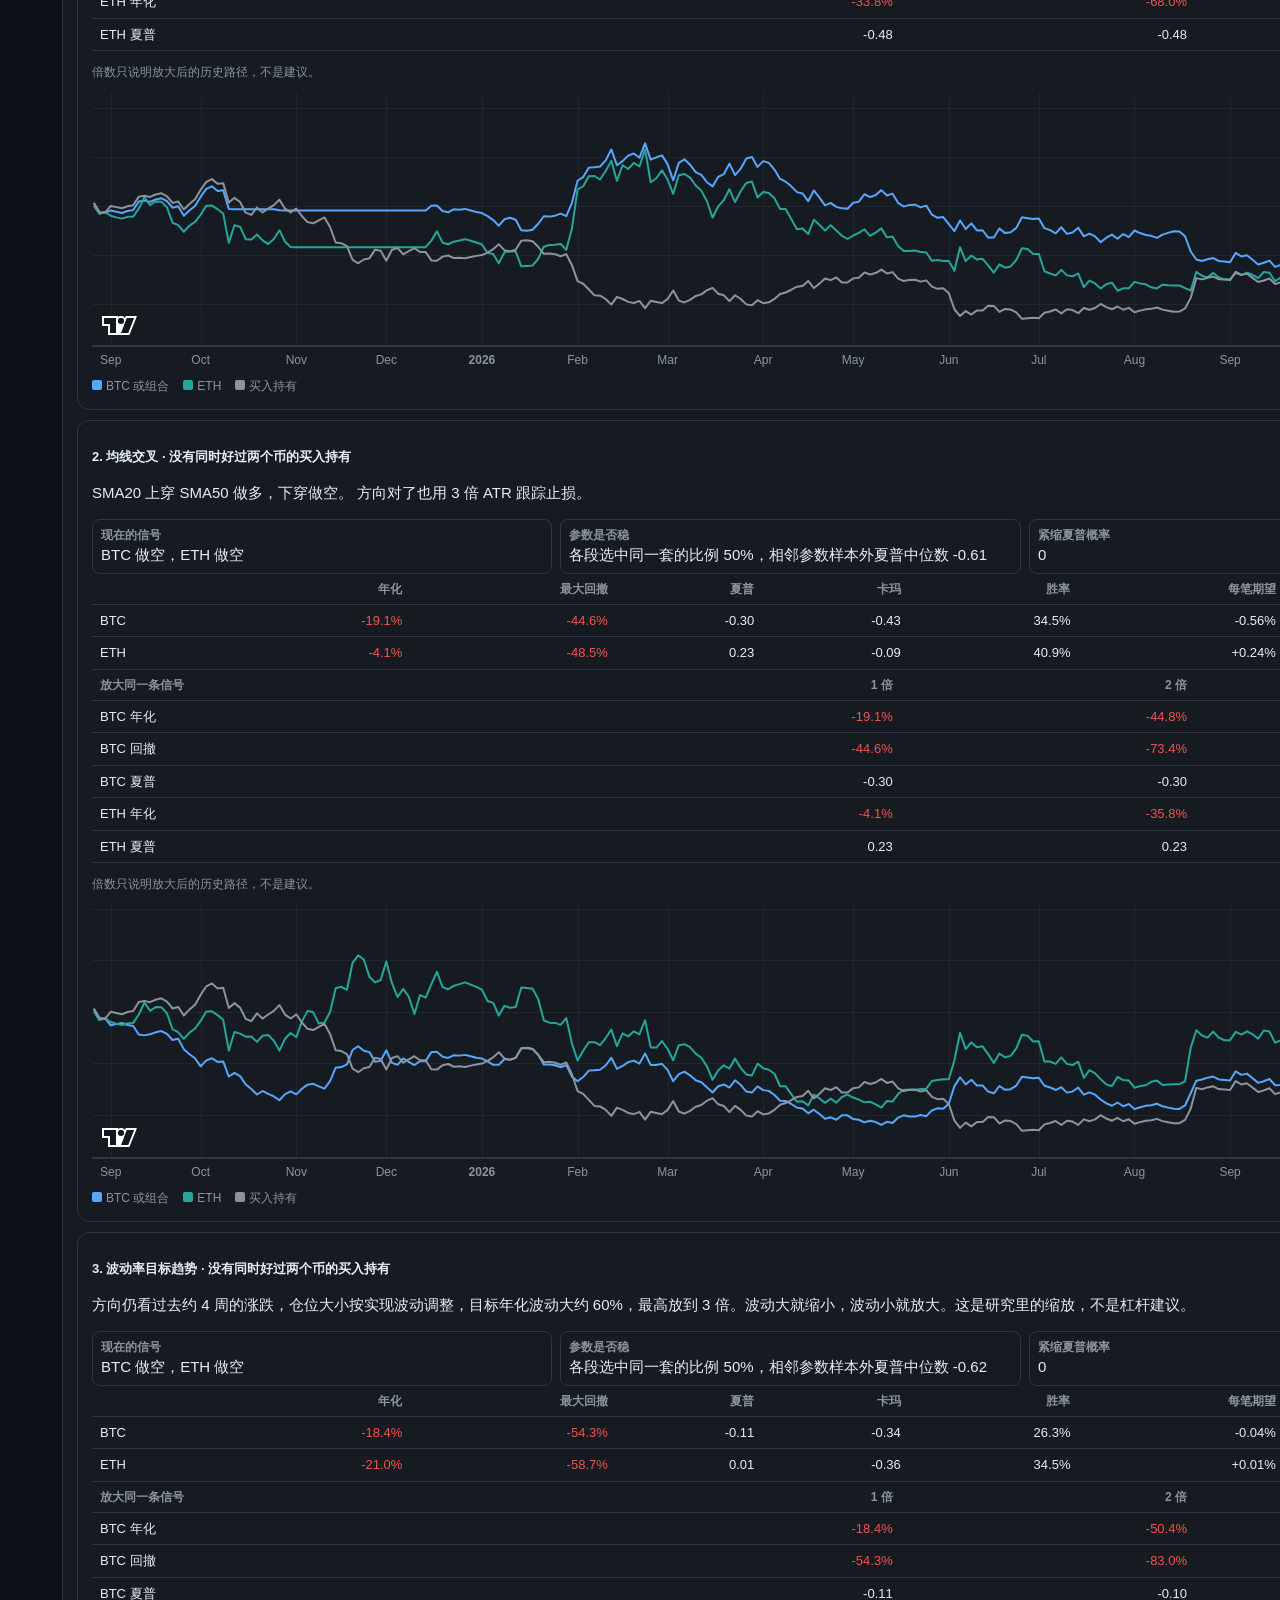
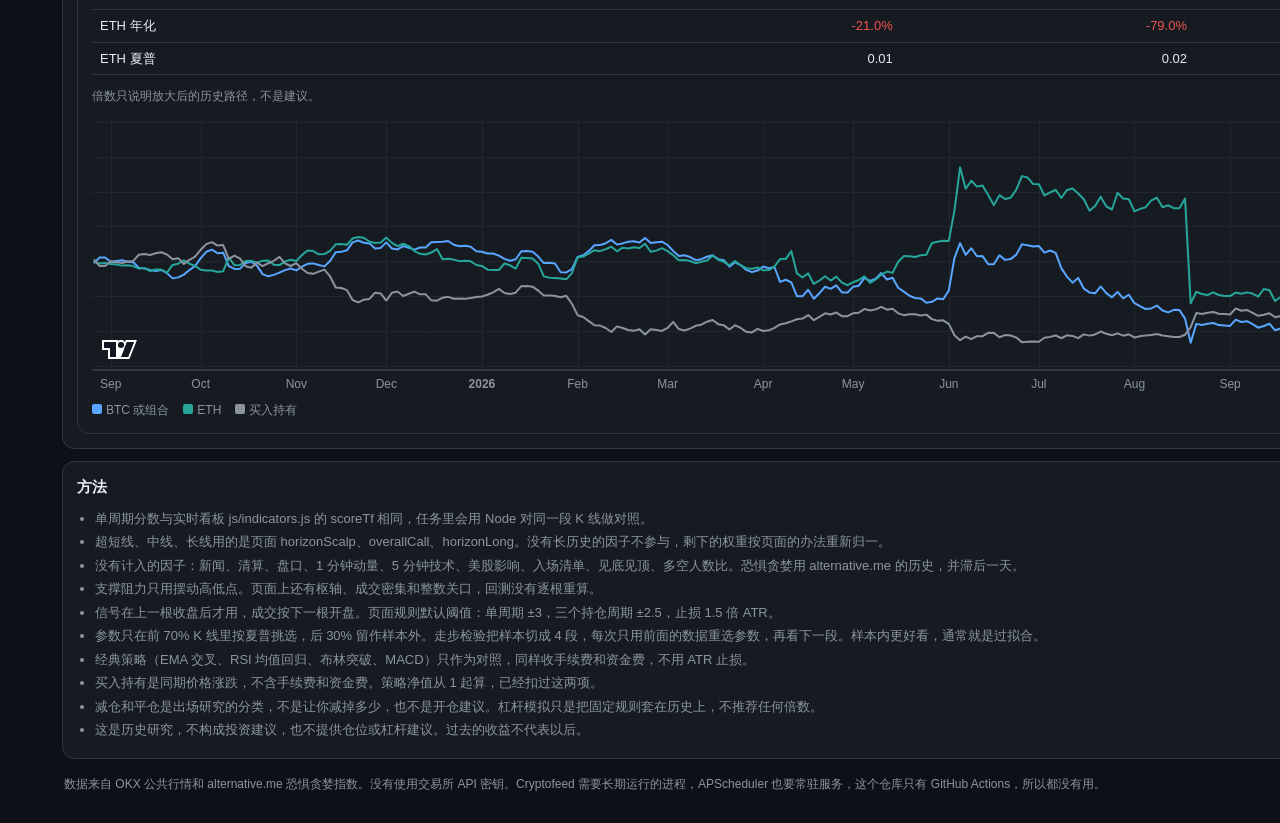
==== commit 290197d6: "Rank strategy families by out-of-sample risk-adjusted results. Walk-forward selection uses training " ====
--- a/index.html
+++ b/index.html
@@ -86,6 +86,12 @@
       <div id="levBody"></div>
     </section>
 
+    <section class="card" id="bestCard">
+      <h2>最佳方案</h2>
+      <p class="warn" id="bestNote">按样本外的夏普和卡玛来排，不按样本内赚多少。扣过手续费、滑点和资金费。这里不推荐杠杆，1 倍、2 倍、3 倍只是同一条信号放大后的对照。</p>
+      <div id="bestBody"></div>
+    </section>
+
     <section class="card">
       <h2>方法</h2>
       <ul class="notes" id="notes"></ul>
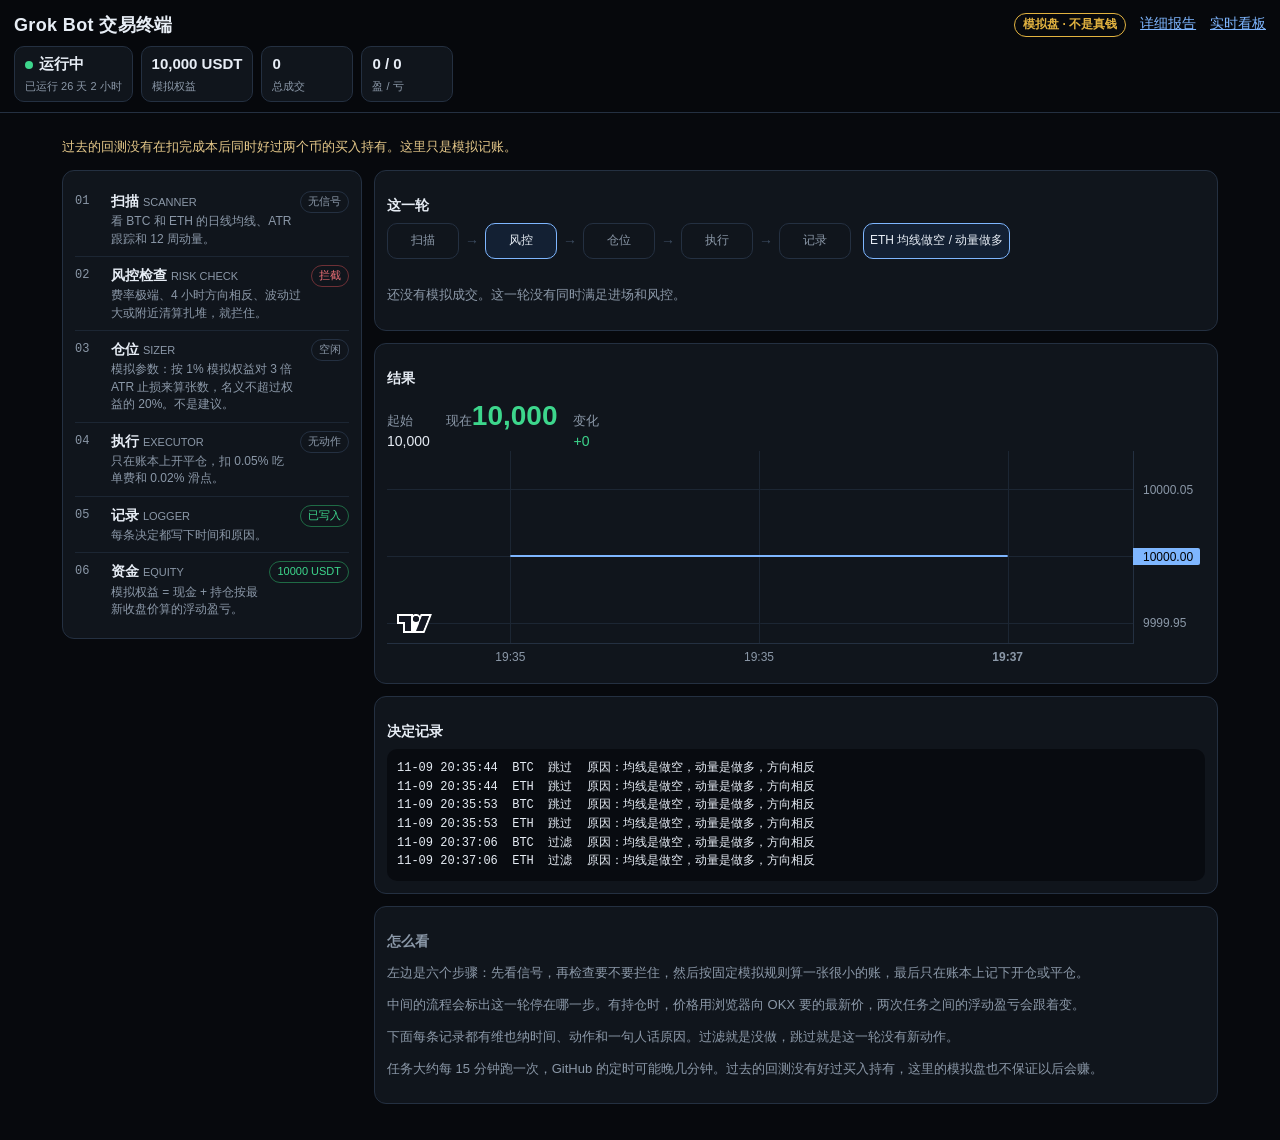
==== commit 803bc972: "Add a simulated trading terminal on the homepage. The paper account only books BTC and ETH decisions" ====
--- a/index.html
+++ b/index.html
@@ -3,101 +3,52 @@
 <head>
   <meta charset="utf-8">
   <meta name="viewport" content="width=device-width, initial-scale=1">
-  <title>BTC / ETH 回测</title>
+  <title>Grok Bot 交易终端</title>
   <link rel="icon" href="favicon.svg">
-  <link rel="stylesheet" href="css/style.css">
+  <link rel="stylesheet" href="css/terminal.css">
   <script src="js/lightweight-charts.standalone.production.js"></script>
 </head>
 <body>
   <header>
     <div class="top">
-      <h1>BTC / ETH 回测</h1>
-      <a href="https://donglee1021.github.io/crypto-dashboard/">返回实时看板</a>
+      <h1>Grok Bot 交易终端</h1>
+      <div>
+        <span class="badge">模拟盘 · 不是真钱</span>
+        <a href="report.html">详细报告</a>
+        <a href="https://donglee1021.github.io/crypto-dashboard/">实时看板</a>
+      </div>
     </div>
-    <p class="banner">只做历史研究，不下单，不连接账户，也不提供仓位或杠杆建议。回测不能保证以后的结果，不构成投资建议。</p>
-    <p class="muted" id="generated"></p>
+    <div class="stats" id="stats"></div>
   </header>
   <main>
-    <section class="grid2" id="overview"></section>
-
-    <section class="card">
-      <h2>策略对照</h2>
-      <div class="controls">
-        <div class="seg" id="coinSeg" role="group" aria-label="币种">
-          <button type="button" class="on" data-v="ALL">全部</button>
-          <button type="button" data-v="BTC">BTC</button>
-          <button type="button" data-v="ETH">ETH</button>
+    <p class="warn" id="honesty"></p>
+    <div class="layout">
+      <section class="card" id="agents"></section>
+      <section>
+        <div class="card">
+          <h3>这一轮</h3>
+          <div class="flow" id="flow"></div>
+          <div class="trade" id="trade"></div>
         </div>
-        <div class="seg" id="groupSeg" role="group" aria-label="策略组">
-          <button type="button" class="on" data-v="ALL">全部</button>
-          <button type="button" data-v="页面规则">页面规则</button>
-          <button type="button" data-v="经典策略">经典策略</button>
+        <div class="card" style="margin-top:12px">
+          <h3>结果</h3>
+          <div class="result" id="result"></div>
+          <div id="eqChart" class="chart"></div>
         </div>
-      </div>
-      <div class="scroll"><table id="board"></table></div>
-      <p class="warn">样本内挑参数容易把噪声当成规律。标成「可能过拟合」的，请以样本外和走步检验为准。经典策略里样本外最好的一条，是事后比较出来的，事先并不能确定会选中它。</p>
-    </section>
-
-    <section class="card" id="detailCard">
-      <h2 id="detailTitle">曲线</h2>
-      <div id="detailMeta" class="muted"></div>
-      <div class="scroll" id="detailTable"></div>
-      <h3>净值</h3>
-      <div id="equityChart" class="chart"></div>
-      <div class="legend"><span><i style="background:#58a6ff"></i>策略</span><span><i style="background:#8b949e"></i>买入持有</span></div>
-      <h3>价格与进出场</h3>
-      <div id="priceChart" class="chart"></div>
-      <p class="muted">箭头是这一档策略的开仓。多在 K 线下方，空在上方。价格用最近一段 4 小时 K 线，更早的成交不会画在这张图上。</p>
-    </section>
-
-    <section class="card">
-      <h2>BTC / ETH / 稳定币配置</h2>
-      <div id="alloc"></div>
-      <p class="warn">这些权重只说明历史波动怎么分，不是建议你拿多少，也没有杠杆。稳定币按价格恒定来算，最小方差会大量分给它，因为这样波动最小。</p>
-    </section>
-
-    <section class="card">
-      <h2>QuantStats 报告</h2>
-      <div class="links" id="reports"></div>
-      <p class="muted">报告正文是 QuantStats 的英文模板，对照的是买入持有。中线默认用全样本，经典策略用样本外那段。</p>
-    </section>
-
-    <section class="card">
-      <h2>信号记录</h2>
-      <div id="hitRate" class="muted"></div>
-      <div class="scroll"><table id="signals"></table></div>
-      <p class="muted">最近 50 条。做多之后上涨、做空之后下跌，记为对。观望不判断对错。表里较早的记录是用同一套规则在已收盘 K 线上重算的，不是当时看板上的实时快照；之后每小时的任务会继续往里加。</p>
-    </section>
-
-    <section class="card" id="exitCard">
-      <h2>减仓 / 平仓信号</h2>
-      <p class="warn">假设现在已经持有，成本按现价或最近一段行情来看。这是出场研究的标签，不是开仓建议，也不表示该减掉多少、该用多少杠杆。</p>
-      <div id="exitLive"></div>
-      <h3>样本外出场对照</h3>
-      <div class="scroll"><table id="exitBoard"></table></div>
-      <h3>胜率和每笔期望</h3>
-      <div id="exitScatter"></div>
-      <p class="muted">每个点是一套参数在样本外的胜率和平均每笔收益。赢的次数多，不代表每笔平均下来是赚的。橙色点是胜率超过 80% 但期望仍为负，这种规则不会被当成更好。</p>
-    </section>
-
-    <section class="card" id="levCard">
-      <h2>杠杆模拟</h2>
-      <p class="warn" id="levNote">全仓、用当时的全部权益当保证金。日内权益涨到 +20% 当天停手；单笔权益回到 -15% 就平掉这一笔。下表只是这套规则在历史上的结果，不是建议使用任何杠杆。</p>
-      <div id="levBody"></div>
-    </section>
-
-    <section class="card" id="bestCard">
-      <h2>最佳方案</h2>
-      <p class="warn" id="bestNote">按样本外的夏普和卡玛来排，不按样本内赚多少。扣过手续费、滑点和资金费。这里不推荐杠杆，1 倍、2 倍、3 倍只是同一条信号放大后的对照。</p>
-      <div id="bestBody"></div>
-    </section>
-
-    <section class="card">
-      <h2>方法</h2>
-      <ul class="notes" id="notes"></ul>
-    </section>
-    <footer>数据来自 OKX 公共行情和 alternative.me 恐惧贪婪指数。没有使用交易所 API 密钥。Cryptofeed 需要长期运行的进程，APScheduler 也要常驻服务，这个仓库只有 GitHub Actions，所以都没有用。</footer>
+        <div class="card" style="margin-top:12px">
+          <h3>决定记录</h3>
+          <div class="log" id="log"></div>
+        </div>
+        <div class="card help" style="margin-top:12px" id="help">
+          <h3>怎么看</h3>
+          <p>左边是六个步骤：先看信号，再检查要不要拦住，然后按固定模拟规则算一张很小的账，最后只在账本上记下开仓或平仓。</p>
+          <p>中间的流程会标出这一轮停在哪一步。有持仓时，价格用浏览器向 OKX 要的最新价，两次任务之间的浮动盈亏会跟着变。</p>
+          <p>下面每条记录都有维也纳时间、动作和一句人话原因。过滤就是没做，跳过就是这一轮没有新动作。</p>
+          <p>任务大约每 15 分钟跑一次，GitHub 的定时可能晚几分钟。过去的回测没有好过买入持有，这里的模拟盘也不保证以后会赚。</p>
+        </div>
+      </section>
+    </div>
   </main>
-  <script src="js/app.js"></script>
+  <script src="js/terminal.js"></script>
 </body>
 </html>
--- a/css/terminal.css
+++ b/css/terminal.css
@@ -0,0 +1,73 @@
+:root {
+  color-scheme: dark;
+  --bg: #07090d;
+  --card: #10151c;
+  --line: #243041;
+  --tx: #e7edf5;
+  --muted: #8b98a8;
+  --ok: #3dd68c;
+  --warn: #e2b340;
+  --bad: #f07178;
+  --acc: #7eb6ff;
+  --mono: ui-monospace, SFMono-Regular, Menlo, Consolas, monospace;
+}
+* { box-sizing: border-box; }
+html, body { margin: 0; background: var(--bg); color: var(--tx); }
+body {
+  font: 14px/1.45 -apple-system, BlinkMacSystemFont, "PingFang SC", "Noto Sans SC", "Microsoft YaHei", sans-serif;
+  padding-bottom: 24px;
+}
+a { color: var(--acc); margin-left: 10px; }
+.muted { color: var(--muted); font-weight: 500; font-size: 11px; }
+header {
+  position: sticky; top: 0; z-index: 5;
+  background: rgba(7, 9, 13, .94);
+  border-bottom: 1px solid var(--line);
+  padding: 12px 14px 10px;
+  backdrop-filter: blur(8px);
+}
+.top { display: flex; flex-wrap: wrap; gap: 8px 14px; align-items: center; justify-content: space-between; }
+h1 { font-size: 18px; margin: 0; letter-spacing: .02em; }
+.badge {
+  display: inline-block; border: 1px solid var(--warn); color: var(--warn);
+  border-radius: 999px; padding: 2px 8px; font-size: 12px; font-weight: 700;
+}
+.stats { display: flex; flex-wrap: wrap; gap: 8px; margin-top: 8px; }
+.stat { background: var(--card); border: 1px solid var(--line); border-radius: 10px; padding: 6px 10px; min-width: 92px; }
+.stat b { display: block; font-size: 15px; }
+.stat span { color: var(--muted); font-size: 11px; }
+.dot { width: 8px; height: 8px; border-radius: 50%; background: var(--ok); display: inline-block; margin-right: 6px; }
+main { max-width: 1180px; margin: 0 auto; padding: 12px; }
+.layout { display: grid; gap: 12px; }
+@media (min-width: 960px) { .layout { grid-template-columns: 300px 1fr; align-items: start; } }
+.card { background: var(--card); border: 1px solid var(--line); border-radius: 12px; padding: 12px; }
+.agent { display: grid; grid-template-columns: 28px 1fr auto; gap: 8px; align-items: start; padding: 8px 0; border-bottom: 1px solid #1c2633; }
+.agent:last-child { border-bottom: 0; }
+.idx { color: var(--muted); font-family: var(--mono); font-size: 12px; padding-top: 2px; }
+.agent h2 { margin: 0; font-size: 14px; }
+.agent p { margin: 2px 0 0; color: var(--muted); font-size: 12px; }
+.pill { font-size: 11px; border-radius: 999px; padding: 2px 7px; border: 1px solid var(--line); color: var(--muted); white-space: nowrap; }
+.pill.ok { color: var(--ok); border-color: #1f6b45; }
+.pill.run { color: var(--acc); border-color: #2a4d78; }
+.pill.block { color: var(--bad); border-color: #6e3036; }
+.pill.idle { color: var(--muted); }
+.flow { display: flex; gap: 6px; overflow-x: auto; padding-bottom: 4px; }
+.node { min-width: 72px; text-align: center; border: 1px solid var(--line); border-radius: 10px; padding: 8px 6px; font-size: 12px; color: var(--muted); }
+.node.on { border-color: var(--acc); color: var(--tx); background: #132033; }
+.arrow { align-self: center; color: #3d4d62; }
+.trade { display: grid; gap: 6px; margin-top: 10px; }
+.kv { display: grid; grid-template-columns: 88px 1fr; gap: 4px 8px; font-size: 13px; }
+.kv span { color: var(--muted); }
+.up { color: var(--ok); }
+.down { color: var(--bad); }
+.result { display: flex; flex-wrap: wrap; gap: 16px; align-items: baseline; }
+.result strong { font-size: 28px; }
+.chart { width: 100%; height: 220px; }
+.log {
+  font-family: var(--mono); font-size: 12px; line-height: 1.55;
+  background: #080b10; border-radius: 10px; padding: 10px; max-height: 280px; overflow: auto;
+}
+.log div { white-space: pre-wrap; }
+.help { color: var(--muted); font-size: 13px; }
+.warn { color: #e6c98a; font-size: 13px; }
+h3 { margin: 12px 0 8px; font-size: 14px; }
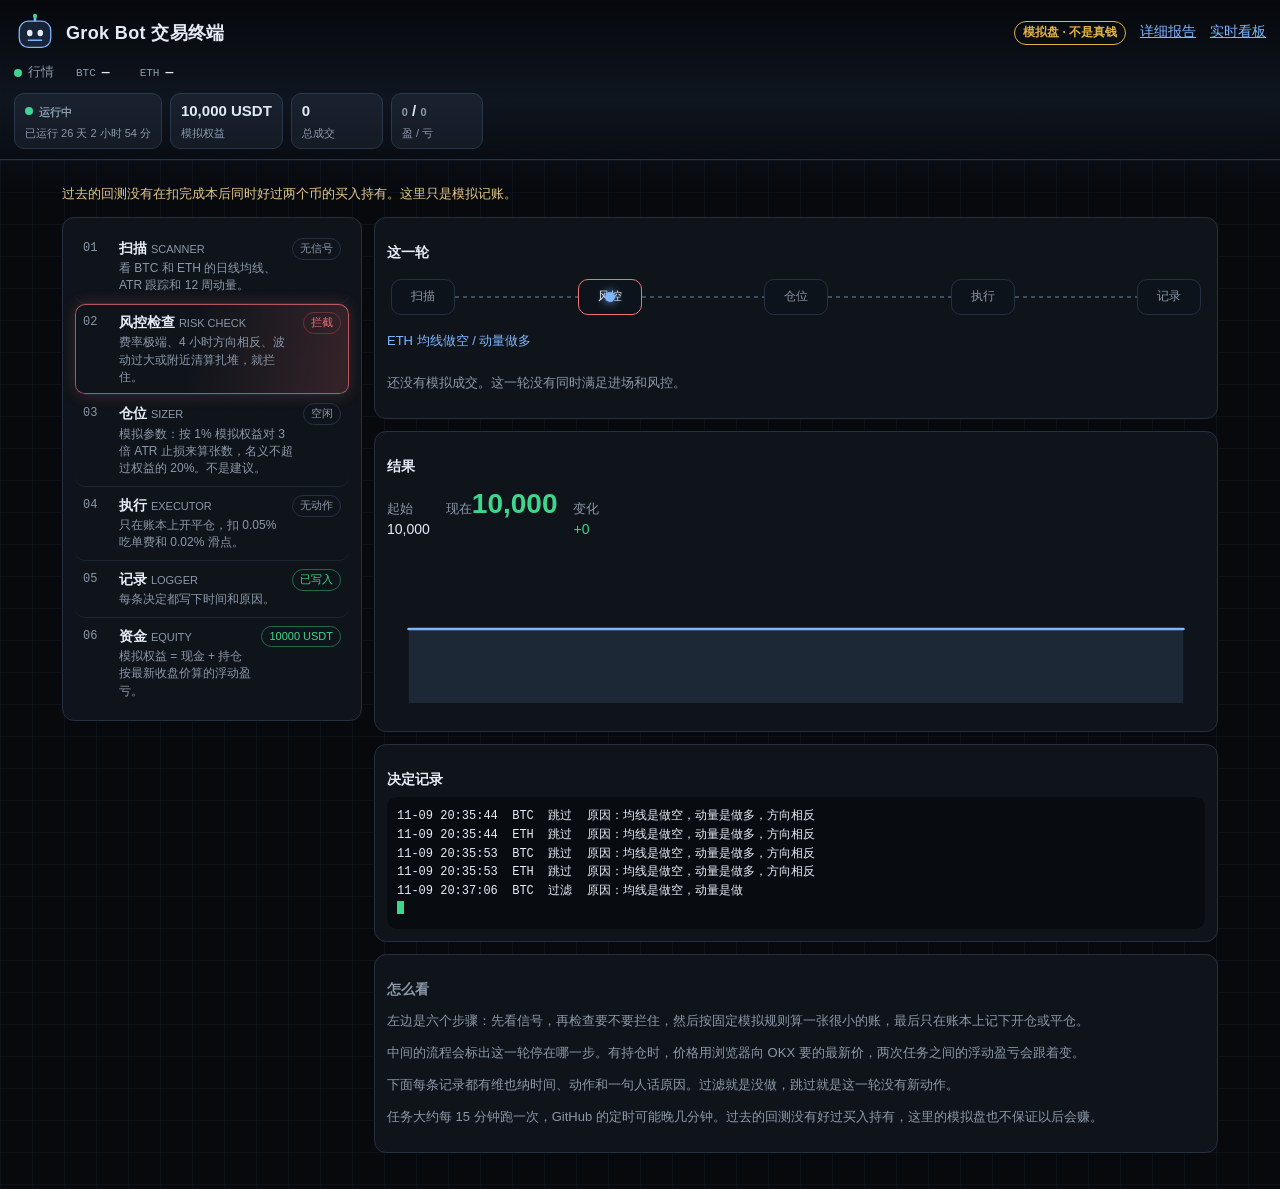
==== commit 88ad7895: "Animate the simulated trading terminal. The homepage now blinks, pulses, and replays the latest pass" ====
--- a/index.html
+++ b/index.html
@@ -6,19 +6,53 @@
   <title>Grok Bot 交易终端</title>
   <link rel="icon" href="favicon.svg">
   <link rel="stylesheet" href="css/terminal.css">
-  <script src="js/lightweight-charts.standalone.production.js"></script>
 </head>
 <body>
+  <div class="scanline" aria-hidden="true"></div>
   <header>
     <div class="top">
-      <h1>Grok Bot 交易终端</h1>
-      <div>
+      <div class="brand">
+        <svg class="mascot" viewBox="0 0 64 64" aria-hidden="true">
+          <rect class="antenna" x="30" y="6" width="4" height="10" rx="2"></rect>
+          <circle class="antenna-tip" cx="32" cy="6" r="3.2"></circle>
+          <rect class="head" x="8" y="14" width="48" height="40" rx="14"></rect>
+          <g class="eyes">
+            <ellipse class="eye" cx="24" cy="32" rx="4.2" ry="5"></ellipse>
+            <ellipse class="eye" cx="40" cy="32" rx="4.2" ry="5"></ellipse>
+          </g>
+          <path class="mouth" d="M22 43h20"></path>
+        </svg>
+        <h1>Grok Bot 交易终端</h1>
+      </div>
+      <div class="nav">
         <span class="badge">模拟盘 · 不是真钱</span>
         <a href="report.html">详细报告</a>
         <a href="https://donglee1021.github.io/crypto-dashboard/">实时看板</a>
       </div>
     </div>
-    <div class="stats" id="stats"></div>
+    <div class="ticker" id="ticker" aria-label="行情">
+      <span class="live-tag"><i class="dot"></i>行情</span>
+      <span class="tick" id="tickBTC"><em>BTC</em><b>—</b></span>
+      <span class="tick" id="tickETH"><em>ETH</em><b>—</b></span>
+    </div>
+    <div class="stats" id="stats">
+      <div class="stat">
+        <b><i class="dot"></i><span id="runLabel">运行中</span></b>
+        <span id="uptime">已运行 —</span>
+      </div>
+      <div class="stat">
+        <b id="equityNum">—</b>
+        <span>模拟权益</span>
+      </div>
+      <div class="stat">
+        <b id="tradeNum">0</b>
+        <span>总成交</span>
+      </div>
+      <div class="stat">
+        <b><span id="winNum">0</span> / <span id="lossNum">0</span></b>
+        <span>盈 / 亏</span>
+      </div>
+    </div>
   </header>
   <main>
     <p class="warn" id="honesty"></p>
@@ -27,12 +61,30 @@
       <section>
         <div class="card">
           <h3>这一轮</h3>
-          <div class="flow" id="flow"></div>
+          <div class="flow" id="flow">
+            <div class="rail" id="rail">
+              <div class="node" data-step="scan"><span>扫描</span></div>
+              <div class="dash"></div>
+              <div class="node" data-step="risk"><span>风控</span></div>
+              <div class="dash"></div>
+              <div class="node" data-step="size"><span>仓位</span></div>
+              <div class="dash"></div>
+              <div class="node" data-step="exec"><span>执行</span></div>
+              <div class="dash"></div>
+              <div class="node" data-step="log"><span>记录</span></div>
+              <i class="token" id="token"></i>
+            </div>
+            <div class="candidate" id="candidate"></div>
+          </div>
           <div class="trade" id="trade"></div>
         </div>
         <div class="card" style="margin-top:12px">
           <h3>结果</h3>
-          <div class="result" id="result"></div>
+          <div class="result" id="result">
+            <div><span class="help">起始</span><div id="startNum">10,000</div></div>
+            <div><span class="help">现在</span><strong id="nowNum">—</strong></div>
+            <div><span class="help">变化</span><div id="diffNum">—</div></div>
+          </div>
           <div id="eqChart" class="chart"></div>
         </div>
         <div class="card" style="margin-top:12px">
--- a/css/terminal.css
+++ b/css/terminal.css
@@ -12,37 +12,83 @@
   --mono: ui-monospace, SFMono-Regular, Menlo, Consolas, monospace;
 }
 * { box-sizing: border-box; }
-html, body { margin: 0; background: var(--bg); color: var(--tx); }
+html, body { margin: 0; color: var(--tx); }
 body {
   font: 14px/1.45 -apple-system, BlinkMacSystemFont, "PingFang SC", "Noto Sans SC", "Microsoft YaHei", sans-serif;
   padding-bottom: 24px;
+  background-color: var(--bg);
+  background-image:
+    linear-gradient(rgba(126, 182, 255, .05) 1px, transparent 1px),
+    linear-gradient(90deg, rgba(126, 182, 255, .05) 1px, transparent 1px);
+  background-size: 32px 32px;
+  background-position: 0 0;
+  animation: griddrift 22s linear infinite;
+}
+.scanline {
+  position: fixed; left: 0; right: 0; top: 0; height: 22%;
+  pointer-events: none; z-index: 6;
+  background: linear-gradient(to bottom, transparent, rgba(126, 182, 255, .08), transparent);
+  animation: scan 7.5s linear infinite;
 }
 a { color: var(--acc); margin-left: 10px; }
 .muted { color: var(--muted); font-weight: 500; font-size: 11px; }
 header {
   position: sticky; top: 0; z-index: 5;
-  background: rgba(7, 9, 13, .94);
+  background: rgba(7, 9, 13, .92);
   border-bottom: 1px solid var(--line);
   padding: 12px 14px 10px;
   backdrop-filter: blur(8px);
 }
 .top { display: flex; flex-wrap: wrap; gap: 8px 14px; align-items: center; justify-content: space-between; }
+.brand { display: flex; align-items: center; gap: 10px; }
 h1 { font-size: 18px; margin: 0; letter-spacing: .02em; }
+.mascot { width: 42px; height: 42px; flex: none; }
+.head { fill: #162033; stroke: #7eb6ff; stroke-width: 2; }
+.antenna { fill: #7eb6ff; }
+.antenna-tip { fill: #3dd68c; transform-origin: 32px 6px; animation: tip 1.6s ease-out infinite; }
+.eye { fill: #e7edf5; transform-box: fill-box; transform-origin: center; animation: blink 4.6s infinite; }
+.mouth { stroke: #7eb6ff; stroke-width: 2.4; stroke-linecap: round; fill: none; }
 .badge {
   display: inline-block; border: 1px solid var(--warn); color: var(--warn);
   border-radius: 999px; padding: 2px 8px; font-size: 12px; font-weight: 700;
 }
+.ticker { display: flex; gap: 14px; align-items: center; margin-top: 8px; overflow-x: auto; font-family: var(--mono); font-size: 13px; }
+.live-tag { color: var(--muted); display: inline-flex; align-items: center; }
+.tick { display: inline-flex; gap: 6px; align-items: baseline; padding: 2px 8px; border-radius: 8px; }
+.tick em { color: var(--muted); font-style: normal; font-size: 11px; }
+.tick b { font-weight: 650; }
 .stats { display: flex; flex-wrap: wrap; gap: 8px; margin-top: 8px; }
 .stat { background: var(--card); border: 1px solid var(--line); border-radius: 10px; padding: 6px 10px; min-width: 92px; }
-.stat b { display: block; font-size: 15px; }
+.stat b { display: block; font-size: 15px; font-variant-numeric: tabular-nums; }
 .stat span { color: var(--muted); font-size: 11px; }
-.dot { width: 8px; height: 8px; border-radius: 50%; background: var(--ok); display: inline-block; margin-right: 6px; }
+.dot {
+  width: 8px; height: 8px; border-radius: 50%; background: var(--ok);
+  display: inline-block; margin-right: 6px; vertical-align: 1px;
+  animation: pulse 1.6s ease-out infinite;
+}
 main { max-width: 1180px; margin: 0 auto; padding: 12px; }
 .layout { display: grid; gap: 12px; }
 @media (min-width: 960px) { .layout { grid-template-columns: 300px 1fr; align-items: start; } }
-.card { background: var(--card); border: 1px solid var(--line); border-radius: 12px; padding: 12px; }
-.agent { display: grid; grid-template-columns: 28px 1fr auto; gap: 8px; align-items: start; padding: 8px 0; border-bottom: 1px solid #1c2633; }
+.card { background: rgba(16, 21, 28, .92); border: 1px solid var(--line); border-radius: 12px; padding: 12px; }
+.agent {
+  display: grid; grid-template-columns: 28px 1fr auto; gap: 8px; align-items: start;
+  padding: 8px; border-bottom: 1px solid #1c2633; border-radius: 10px;
+}
 .agent:last-child { border-bottom: 0; }
+.agent.active {
+  box-shadow: inset 0 0 0 1px rgba(126, 182, 255, .55), 0 0 18px rgba(126, 182, 255, .18);
+  animation: glow 1.5s ease-in-out infinite, shimmer 1.3s linear infinite;
+  background-image: linear-gradient(100deg, transparent 20%, rgba(126, 182, 255, .16) 45%, transparent 70%);
+  background-size: 220% 100%;
+}
+.agent.active.bad {
+  box-shadow: inset 0 0 0 1px rgba(240, 113, 120, .7), 0 0 16px rgba(240, 113, 120, .2);
+  background-image: linear-gradient(100deg, transparent 20%, rgba(240, 113, 120, .16) 45%, transparent 70%);
+}
+.agent.active.good {
+  box-shadow: inset 0 0 0 1px rgba(61, 214, 140, .7), 0 0 16px rgba(61, 214, 140, .18);
+  background-image: linear-gradient(100deg, transparent 20%, rgba(61, 214, 140, .14) 45%, transparent 70%);
+}
 .idx { color: var(--muted); font-family: var(--mono); font-size: 12px; padding-top: 2px; }
 .agent h2 { margin: 0; font-size: 14px; }
 .agent p { margin: 2px 0 0; color: var(--muted); font-size: 12px; }
@@ -51,23 +97,93 @@
 .pill.run { color: var(--acc); border-color: #2a4d78; }
 .pill.block { color: var(--bad); border-color: #6e3036; }
 .pill.idle { color: var(--muted); }
-.flow { display: flex; gap: 6px; overflow-x: auto; padding-bottom: 4px; }
-.node { min-width: 72px; text-align: center; border: 1px solid var(--line); border-radius: 10px; padding: 8px 6px; font-size: 12px; color: var(--muted); }
-.node.on { border-color: var(--acc); color: var(--tx); background: #132033; }
-.arrow { align-self: center; color: #3d4d62; }
+.flow { position: relative; }
+.rail {
+  position: relative; display: flex; align-items: center; gap: 0;
+  overflow-x: auto; padding: 8px 4px 12px; min-height: 58px;
+}
+.node {
+  position: relative; z-index: 1; flex: 0 0 auto; min-width: 64px; text-align: center;
+  border: 1px solid var(--line); border-radius: 10px; padding: 8px 6px;
+  font-size: 12px; color: var(--muted); background: #0d131b;
+}
+.node.on { color: var(--tx); border-color: var(--acc); background: #132033; }
+.node.hot-ok { border-color: var(--ok); color: var(--tx); animation: ringok 1.15s ease-out infinite; }
+.node.hot-bad { border-color: var(--bad); color: var(--tx); animation: ringbad 1.15s ease-out infinite; }
+.dash {
+  flex: 1 0 18px; height: 2px; min-width: 18px;
+  background-image: linear-gradient(90deg, #3d4d62 50%, transparent 0);
+  background-size: 8px 2px; background-repeat: repeat-x;
+  animation: march 0.7s linear infinite;
+}
+.token {
+  position: absolute; z-index: 2; top: 22px; left: 28px; width: 10px; height: 10px;
+  margin-left: -5px; border-radius: 50%; background: var(--acc);
+  box-shadow: 0 0 10px var(--acc);
+  transition: left .42s cubic-bezier(.2, .7, .2, 1);
+}
+.candidate { margin-top: 4px; color: var(--acc); font-size: 13px; min-height: 1.2em; }
 .trade { display: grid; gap: 6px; margin-top: 10px; }
+.trade.in { animation: slidein .45s ease; }
 .kv { display: grid; grid-template-columns: 88px 1fr; gap: 4px 8px; font-size: 13px; }
 .kv span { color: var(--muted); }
 .up { color: var(--ok); }
 .down { color: var(--bad); }
 .result { display: flex; flex-wrap: wrap; gap: 16px; align-items: baseline; }
-.result strong { font-size: 28px; }
-.chart { width: 100%; height: 220px; }
+.result strong { font-size: 28px; font-variant-numeric: tabular-nums; }
+.chart { width: 100%; height: 180px; }
+.chart svg { width: 100%; height: 100%; display: block; }
+.eq-line { fill: none; stroke: #7eb6ff; stroke-width: 2.4; stroke-linejoin: round; stroke-linecap: round; }
+.eq-area { fill: rgba(126, 182, 255, .12); stroke: none; }
 .log {
   font-family: var(--mono); font-size: 12px; line-height: 1.55;
   background: #080b10; border-radius: 10px; padding: 10px; max-height: 280px; overflow: auto;
 }
-.log div { white-space: pre-wrap; }
+.log .line { white-space: pre-wrap; }
+.log .line.in { animation: linein .35s ease; }
+.cursor { display: inline-block; width: 7px; height: 13px; background: var(--ok); vertical-align: -2px; animation: caret 1s steps(1) infinite; }
 .help { color: var(--muted); font-size: 13px; }
 .warn { color: #e6c98a; font-size: 13px; }
 h3 { margin: 12px 0 8px; font-size: 14px; }
+.flash-up { animation: flashup .55s ease; }
+.flash-down { animation: flashdown .55s ease; }
+
+@keyframes blink {
+  0%, 42%, 46%, 88%, 92%, 100% { transform: scaleY(1); }
+  44%, 90% { transform: scaleY(.12); }
+}
+@keyframes pulse {
+  0% { box-shadow: 0 0 0 0 rgba(61, 214, 140, .65); }
+  100% { box-shadow: 0 0 0 8px rgba(61, 214, 140, 0); }
+}
+@keyframes tip {
+  0% { filter: drop-shadow(0 0 0 #3dd68c); }
+  70% { filter: drop-shadow(0 0 4px #3dd68c); }
+  100% { filter: drop-shadow(0 0 0 #3dd68c); }
+}
+@keyframes griddrift { to { background-position: 32px 32px; } }
+@keyframes scan { from { transform: translateY(-30vh); } to { transform: translateY(130vh); } }
+@keyframes glow { 50% { filter: brightness(1.15); } }
+@keyframes shimmer { from { background-position: 120% 0; } to { background-position: -40% 0; } }
+@keyframes ringok {
+  0% { box-shadow: 0 0 0 0 rgba(61, 214, 140, .65); }
+  100% { box-shadow: 0 0 0 8px rgba(61, 214, 140, 0); }
+}
+@keyframes ringbad {
+  0% { box-shadow: 0 0 0 0 rgba(240, 113, 120, .7); }
+  100% { box-shadow: 0 0 0 8px rgba(240, 113, 120, 0); }
+}
+@keyframes march { to { background-position: 8px 0; } }
+@keyframes slidein { from { opacity: 0; transform: translateY(12px); } to { opacity: 1; transform: none; } }
+@keyframes linein { from { opacity: 0; transform: translateY(8px); } to { opacity: 1; transform: none; } }
+@keyframes caret { 50% { opacity: 0; } }
+@keyframes flashup { 0% { background: rgba(61, 214, 140, .35); } 100% { background: transparent; } }
+@keyframes flashdown { 0% { background: rgba(240, 113, 120, .35); } 100% { background: transparent; } }
+
+@media (prefers-reduced-motion: reduce) {
+  *, *::before, *::after {
+    animation: none !important;
+    transition: none !important;
+  }
+  .scanline { display: none; }
+}
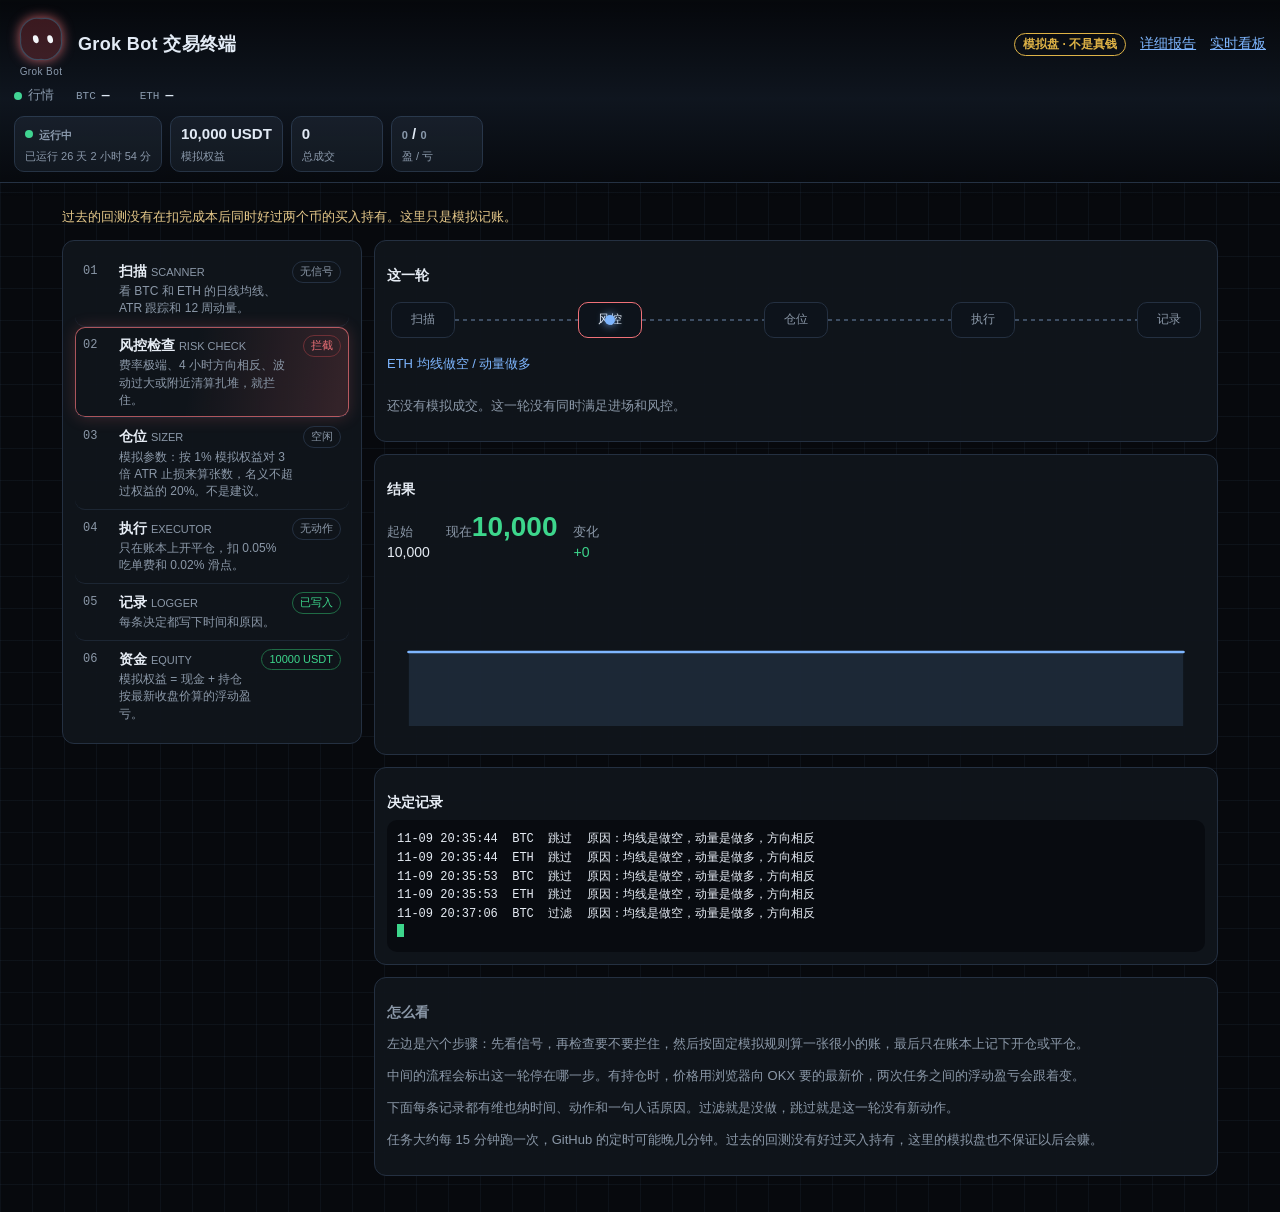
==== commit 27d8c2ce: "Replace the header mark with an animated Grok Bot blob. The face breathes, blinks, and looks toward " ====
--- a/index.html
+++ b/index.html
@@ -12,16 +12,26 @@
   <header>
     <div class="top">
       <div class="brand">
-        <svg class="mascot" viewBox="0 0 64 64" aria-hidden="true">
-          <rect class="antenna" x="30" y="6" width="4" height="10" rx="2"></rect>
-          <circle class="antenna-tip" cx="32" cy="6" r="3.2"></circle>
-          <rect class="head" x="8" y="14" width="48" height="40" rx="14"></rect>
-          <g class="eyes">
-            <ellipse class="eye" cx="24" cy="32" rx="4.2" ry="5"></ellipse>
-            <ellipse class="eye" cx="40" cy="32" rx="4.2" ry="5"></ellipse>
-          </g>
-          <path class="mouth" d="M22 43h20"></path>
-        </svg>
+        <figure class="mascot-wrap" id="mascot">
+          <div class="mascot-float">
+            <svg class="mascot" viewBox="0 0 64 64" role="img" aria-label="Grok Bot">
+              <path class="blob" fill="#0c0e12" stroke="#3c4656" stroke-width="1.4" d="M32 6C46 4 60 16 58 32C60 48 46 60 32 58C16 60 4 48 6 32C4 16 16 4 32 6Z">
+                <animate attributeName="d" dur="5.6s" repeatCount="indefinite" calcMode="spline"
+                  keyTimes="0;0.33;0.66;1"
+                  keySplines="0.4 0 0.2 1;0.4 0 0.2 1;0.4 0 0.2 1"
+                  values="M32 6C46 4 60 16 58 32C60 48 46 60 32 58C16 60 4 48 6 32C4 16 16 4 32 6Z;
+                          M32 8C48 5 58 18 56 32C59 47 44 59 32 56C18 59 6 46 8 32C5 17 18 5 32 8Z;
+                          M33 5C44 7 61 15 59 33C61 50 47 61 32 59C15 62 3 46 5 31C3 14 18 3 33 5Z;
+                          M32 6C46 4 60 16 58 32C60 48 46 60 32 58C16 60 4 48 6 32C4 16 16 4 32 6Z"></animate>
+              </path>
+              <g class="look">
+                <ellipse class="eye" cx="23.5" cy="31.5" rx="3.3" ry="8.6"></ellipse>
+                <ellipse class="eye" cx="40.5" cy="31.5" rx="3.3" ry="8.6"></ellipse>
+              </g>
+            </svg>
+          </div>
+          <figcaption>Grok Bot</figcaption>
+        </figure>
         <h1>Grok Bot 交易终端</h1>
       </div>
       <div class="nav">
--- a/css/terminal.css
+++ b/css/terminal.css
@@ -42,12 +42,17 @@
 .top { display: flex; flex-wrap: wrap; gap: 8px 14px; align-items: center; justify-content: space-between; }
 .brand { display: flex; align-items: center; gap: 10px; }
 h1 { font-size: 18px; margin: 0; letter-spacing: .02em; }
-.mascot { width: 42px; height: 42px; flex: none; }
-.head { fill: #162033; stroke: #7eb6ff; stroke-width: 2; }
-.antenna { fill: #7eb6ff; }
-.antenna-tip { fill: #3dd68c; transform-origin: 32px 6px; animation: tip 1.6s ease-out infinite; }
-.eye { fill: #e7edf5; transform-box: fill-box; transform-origin: center; animation: blink 4.6s infinite; }
-.mouth { stroke: #7eb6ff; stroke-width: 2.4; stroke-linecap: round; fill: none; }
+.mascot-wrap { margin: 0; display: flex; flex-direction: column; align-items: center; gap: 1px; flex: none; }
+.mascot-wrap figcaption { font-size: 10px; line-height: 1; letter-spacing: .04em; color: var(--muted); }
+.mascot-float { animation: floaty 3.6s ease-in-out infinite; }
+.mascot { width: 54px; height: 54px; display: block; overflow: visible; }
+.blob { fill: #0c0e12; }
+.eye { fill: #f7f8fa; transform-box: fill-box; transform-origin: center; animation: blink 5.2s infinite; }
+.look { transition: transform .2s ease; }
+.mood-block .blob { fill: #3a171c; filter: drop-shadow(0 0 7px rgba(240, 113, 120, .8)); }
+.mood-block .eye { transform: scaleY(.55) rotate(-6deg); animation: squint 2.6s ease-in-out infinite; }
+.mood-exec .blob { filter: drop-shadow(0 0 8px rgba(61, 214, 140, .85)); }
+.mood-exec .mascot-float { animation: happy 0.7s ease; }
 .badge {
   display: inline-block; border: 1px solid var(--warn); color: var(--warn);
   border-radius: 999px; padding: 2px 8px; font-size: 12px; font-weight: 700;
@@ -152,14 +157,23 @@
   0%, 42%, 46%, 88%, 92%, 100% { transform: scaleY(1); }
   44%, 90% { transform: scaleY(.12); }
 }
+@keyframes squint {
+  0%, 100% { transform: scaleY(.58) rotate(-7deg); }
+  50% { transform: scaleY(.4) rotate(-4deg); }
+}
+@keyframes floaty {
+  0%, 100% { transform: translateY(0); }
+  50% { transform: translateY(-3px); }
+}
+@keyframes happy {
+  0% { transform: translateY(0) scale(1); }
+  35% { transform: translateY(-8px) scale(1.07); }
+  68% { transform: translateY(1px) scale(.98); }
+  100% { transform: translateY(0) scale(1); }
+}
 @keyframes pulse {
   0% { box-shadow: 0 0 0 0 rgba(61, 214, 140, .65); }
   100% { box-shadow: 0 0 0 8px rgba(61, 214, 140, 0); }
-}
-@keyframes tip {
-  0% { filter: drop-shadow(0 0 0 #3dd68c); }
-  70% { filter: drop-shadow(0 0 4px #3dd68c); }
-  100% { filter: drop-shadow(0 0 0 #3dd68c); }
 }
 @keyframes griddrift { to { background-position: 32px 32px; } }
 @keyframes scan { from { transform: translateY(-30vh); } to { transform: translateY(130vh); } }
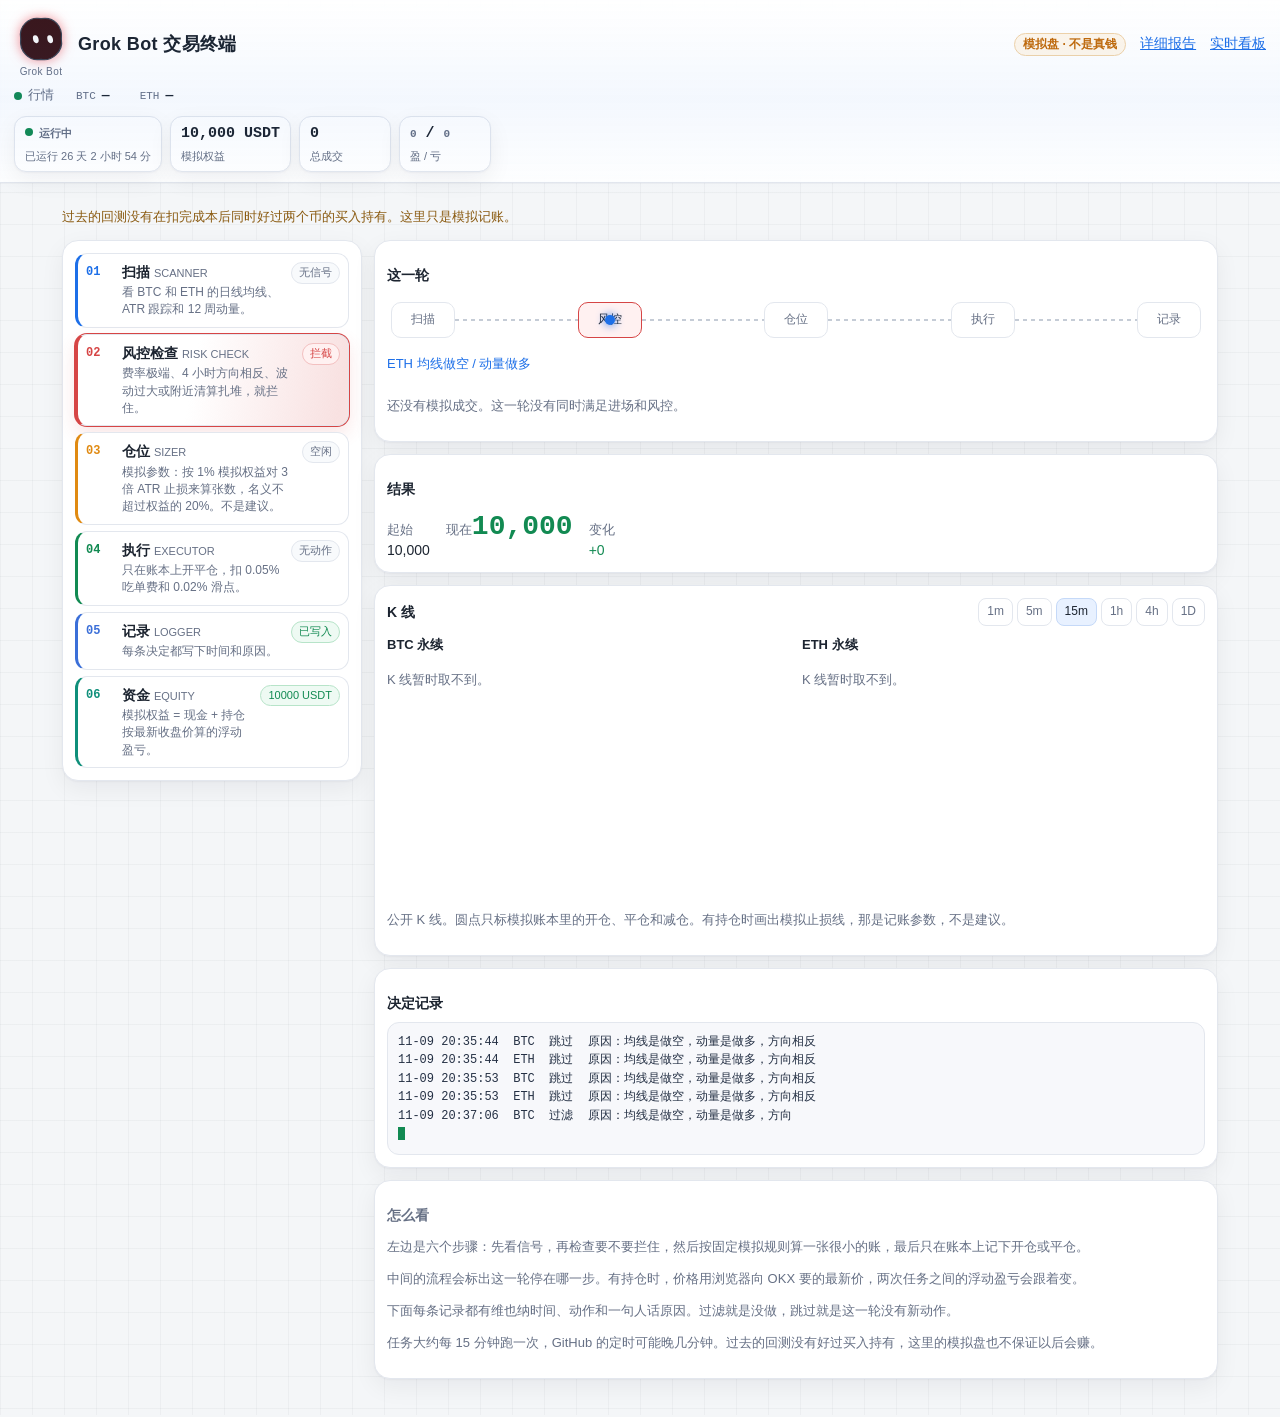
==== commit 48b434e5: "Replace the equity curve with live BTC and ETH candles. The result numbers stay. The charts use publ" ====
--- a/index.html
+++ b/index.html
@@ -6,6 +6,7 @@
   <title>Grok Bot 交易终端</title>
   <link rel="icon" href="favicon.svg">
   <link rel="stylesheet" href="css/terminal.css">
+  <script src="js/lightweight-charts.standalone.production.js"></script>
 </head>
 <body>
   <div class="scanline" aria-hidden="true"></div>
@@ -95,7 +96,30 @@
             <div><span class="help">现在</span><strong id="nowNum">—</strong></div>
             <div><span class="help">变化</span><div id="diffNum">—</div></div>
           </div>
-          <div id="eqChart" class="chart"></div>
+        </div>
+        <div class="card" style="margin-top:12px">
+          <div class="kline-head">
+            <h3>K 线</h3>
+            <div class="seg" id="tfSeg" role="group" aria-label="周期">
+              <button type="button" data-tf="1m">1m</button>
+              <button type="button" data-tf="5m">5m</button>
+              <button type="button" data-tf="15m" class="on">15m</button>
+              <button type="button" data-tf="1h">1h</button>
+              <button type="button" data-tf="4h">4h</button>
+              <button type="button" data-tf="1D">1D</button>
+            </div>
+          </div>
+          <div class="kline-grid">
+            <div class="kline-pane">
+              <div class="kline-title">BTC 永续</div>
+              <div id="chartBTC" class="kchart"></div>
+            </div>
+            <div class="kline-pane">
+              <div class="kline-title">ETH 永续</div>
+              <div id="chartETH" class="kchart"></div>
+            </div>
+          </div>
+          <p class="help">公开 K 线。圆点只标模拟账本里的开仓、平仓和减仓。有持仓时画出模拟止损线，那是记账参数，不是建议。</p>
         </div>
         <div class="card" style="margin-top:12px">
           <h3>决定记录</h3>
--- a/css/terminal.css
+++ b/css/terminal.css
@@ -1,25 +1,26 @@
 :root {
-  color-scheme: dark;
-  --bg: #07090d;
-  --card: #10151c;
-  --line: #243041;
-  --tx: #e7edf5;
-  --muted: #8b98a8;
-  --ok: #3dd68c;
-  --warn: #e2b340;
-  --bad: #f07178;
-  --acc: #7eb6ff;
+  color-scheme: light;
+  --bg: #f4f6f8;
+  --card: #ffffff;
+  --line: #e3e7ee;
+  --tx: #1c2430;
+  --muted: #667085;
+  --ok: #128a52;
+  --warn: #c26a09;
+  --bad: #d64545;
+  --acc: #1d6fe8;
   --mono: ui-monospace, SFMono-Regular, Menlo, Consolas, monospace;
+  --shadow: 0 1px 2px rgba(16, 24, 40, .04), 0 8px 24px rgba(16, 24, 40, .06);
 }
 * { box-sizing: border-box; }
-html, body { margin: 0; color: var(--tx); }
+html, body { margin: 0; color: var(--tx); overflow-x: clip; }
 body {
   font: 14px/1.45 -apple-system, BlinkMacSystemFont, "PingFang SC", "Noto Sans SC", "Microsoft YaHei", sans-serif;
   padding-bottom: 24px;
   background-color: var(--bg);
   background-image:
-    linear-gradient(rgba(126, 182, 255, .05) 1px, transparent 1px),
-    linear-gradient(90deg, rgba(126, 182, 255, .05) 1px, transparent 1px);
+    linear-gradient(rgba(28, 36, 48, .035) 1px, transparent 1px),
+    linear-gradient(90deg, rgba(28, 36, 48, .035) 1px, transparent 1px);
   background-size: 32px 32px;
   background-position: 0 0;
   animation: griddrift 22s linear infinite;
@@ -27,15 +28,16 @@
 .scanline {
   position: fixed; left: 0; right: 0; top: 0; height: 22%;
   pointer-events: none; z-index: 6;
-  background: linear-gradient(to bottom, transparent, rgba(126, 182, 255, .08), transparent);
+  background: linear-gradient(to bottom, transparent, rgba(29, 111, 232, .05), transparent);
   animation: scan 7.5s linear infinite;
 }
 a { color: var(--acc); margin-left: 10px; }
 .muted { color: var(--muted); font-weight: 500; font-size: 11px; }
 header {
   position: sticky; top: 0; z-index: 5;
-  background: rgba(7, 9, 13, .92);
+  background: rgba(255, 255, 255, .92);
   border-bottom: 1px solid var(--line);
+  box-shadow: 0 1px 0 rgba(16, 24, 40, .03);
   padding: 12px 14px 10px;
   backdrop-filter: blur(8px);
 }
@@ -54,17 +56,17 @@
 .mood-exec .blob { filter: drop-shadow(0 0 8px rgba(61, 214, 140, .85)); }
 .mood-exec .mascot-float { animation: happy 0.7s ease; }
 .badge {
-  display: inline-block; border: 1px solid var(--warn); color: var(--warn);
+  display: inline-block; border: 1px solid #f0d3a8; color: var(--warn); background: #fff7eb;
   border-radius: 999px; padding: 2px 8px; font-size: 12px; font-weight: 700;
 }
 .ticker { display: flex; gap: 14px; align-items: center; margin-top: 8px; overflow-x: auto; font-family: var(--mono); font-size: 13px; }
 .live-tag { color: var(--muted); display: inline-flex; align-items: center; }
 .tick { display: inline-flex; gap: 6px; align-items: baseline; padding: 2px 8px; border-radius: 8px; }
 .tick em { color: var(--muted); font-style: normal; font-size: 11px; }
-.tick b { font-weight: 650; }
+.tick b { font-weight: 650; font-family: var(--mono); }
 .stats { display: flex; flex-wrap: wrap; gap: 8px; margin-top: 8px; }
-.stat { background: var(--card); border: 1px solid var(--line); border-radius: 10px; padding: 6px 10px; min-width: 92px; }
-.stat b { display: block; font-size: 15px; font-variant-numeric: tabular-nums; }
+.stat { background: var(--card); border: 1px solid var(--line); border-radius: 12px; padding: 6px 10px; min-width: 92px; box-shadow: var(--shadow); }
+.stat b { display: block; font-size: 15px; font-variant-numeric: tabular-nums; font-family: var(--mono); color: var(--tx); }
 .stat span { color: var(--muted); font-size: 11px; }
 .dot {
   width: 8px; height: 8px; border-radius: 50%; background: var(--ok);
@@ -73,34 +75,44 @@
 }
 main { max-width: 1180px; margin: 0 auto; padding: 12px; }
 .layout { display: grid; gap: 12px; }
+.layout > * { min-width: 0; }
 @media (min-width: 960px) { .layout { grid-template-columns: 300px 1fr; align-items: start; } }
-.card { background: rgba(16, 21, 28, .92); border: 1px solid var(--line); border-radius: 12px; padding: 12px; }
+.card { background: var(--card); border: 1px solid var(--line); border-radius: 16px; padding: 12px; box-shadow: var(--shadow); }
 .agent {
+  --accent: var(--acc);
   display: grid; grid-template-columns: 28px 1fr auto; gap: 8px; align-items: start;
-  padding: 8px; border-bottom: 1px solid #1c2633; border-radius: 10px;
-}
-.agent:last-child { border-bottom: 0; }
+  padding: 8px; margin-bottom: 6px; border: 1px solid var(--line); border-left: 3px solid var(--accent);
+  border-radius: 12px; background: #fff;
+}
+.agent[data-agent="scanner"] { --accent: #1d6fe8; }
+.agent[data-agent="risk"] { --accent: #d64545; }
+.agent[data-agent="sizer"] { --accent: #e08a12; }
+.agent[data-agent="executor"] { --accent: #128a52; }
+.agent[data-agent="logger"] { --accent: #3b6fd8; }
+.agent[data-agent="equity"] { --accent: #0f8f7a; }
+.agent:last-child { margin-bottom: 0; }
 .agent.active {
-  box-shadow: inset 0 0 0 1px rgba(126, 182, 255, .55), 0 0 18px rgba(126, 182, 255, .18);
+  box-shadow: 0 0 0 1px var(--accent), 0 8px 18px rgba(29, 111, 232, .12);
   animation: glow 1.5s ease-in-out infinite, shimmer 1.3s linear infinite;
-  background-image: linear-gradient(100deg, transparent 20%, rgba(126, 182, 255, .16) 45%, transparent 70%);
+  background-image: linear-gradient(100deg, #fff 20%, rgba(29, 111, 232, .14) 45%, #fff 70%);
   background-size: 220% 100%;
 }
 .agent.active.bad {
-  box-shadow: inset 0 0 0 1px rgba(240, 113, 120, .7), 0 0 16px rgba(240, 113, 120, .2);
-  background-image: linear-gradient(100deg, transparent 20%, rgba(240, 113, 120, .16) 45%, transparent 70%);
+  box-shadow: 0 0 0 1px var(--bad), 0 8px 18px rgba(214, 69, 69, .14);
+  background-image: linear-gradient(100deg, #fff 20%, rgba(214, 69, 69, .16) 45%, #fff 70%);
 }
 .agent.active.good {
-  box-shadow: inset 0 0 0 1px rgba(61, 214, 140, .7), 0 0 16px rgba(61, 214, 140, .18);
-  background-image: linear-gradient(100deg, transparent 20%, rgba(61, 214, 140, .14) 45%, transparent 70%);
-}
-.idx { color: var(--muted); font-family: var(--mono); font-size: 12px; padding-top: 2px; }
+  box-shadow: 0 0 0 1px var(--ok), 0 8px 18px rgba(18, 138, 82, .14);
+  background-image: linear-gradient(100deg, #fff 20%, rgba(18, 138, 82, .14) 45%, #fff 70%);
+}
+.idx { color: var(--accent); font-family: var(--mono); font-size: 12px; padding-top: 2px; font-weight: 700; }
+.agent > div { min-width: 0; }
 .agent h2 { margin: 0; font-size: 14px; }
 .agent p { margin: 2px 0 0; color: var(--muted); font-size: 12px; }
-.pill { font-size: 11px; border-radius: 999px; padding: 2px 7px; border: 1px solid var(--line); color: var(--muted); white-space: nowrap; }
-.pill.ok { color: var(--ok); border-color: #1f6b45; }
-.pill.run { color: var(--acc); border-color: #2a4d78; }
-.pill.block { color: var(--bad); border-color: #6e3036; }
+.pill { font-size: 11px; border-radius: 999px; padding: 2px 7px; border: 1px solid var(--line); color: var(--muted); background: #f8fafc; white-space: nowrap; }
+.pill.ok { color: var(--ok); border-color: #b7e4c9; background: #eefaf3; }
+.pill.run { color: var(--acc); border-color: #c5d9f8; background: #eef4ff; }
+.pill.block { color: var(--bad); border-color: #f3c0c0; background: #fff1f1; }
 .pill.idle { color: var(--muted); }
 .flow { position: relative; }
 .rail {
@@ -110,14 +122,14 @@
 .node {
   position: relative; z-index: 1; flex: 0 0 auto; min-width: 64px; text-align: center;
   border: 1px solid var(--line); border-radius: 10px; padding: 8px 6px;
-  font-size: 12px; color: var(--muted); background: #0d131b;
-}
-.node.on { color: var(--tx); border-color: var(--acc); background: #132033; }
-.node.hot-ok { border-color: var(--ok); color: var(--tx); animation: ringok 1.15s ease-out infinite; }
-.node.hot-bad { border-color: var(--bad); color: var(--tx); animation: ringbad 1.15s ease-out infinite; }
+  font-size: 12px; color: var(--muted); background: #fff;
+}
+.node.on { color: var(--tx); border-color: var(--acc); background: #eef4ff; }
+.node.hot-ok { border-color: var(--ok); color: var(--tx); background: #eefaf3; animation: ringok 1.15s ease-out infinite; }
+.node.hot-bad { border-color: var(--bad); color: var(--tx); background: #fff1f1; animation: ringbad 1.15s ease-out infinite; }
 .dash {
   flex: 1 0 18px; height: 2px; min-width: 18px;
-  background-image: linear-gradient(90deg, #3d4d62 50%, transparent 0);
+  background-image: linear-gradient(90deg, #c5ccd6 50%, transparent 0);
   background-size: 8px 2px; background-repeat: repeat-x;
   animation: march 0.7s linear infinite;
 }
@@ -136,19 +148,31 @@
 .down { color: var(--bad); }
 .result { display: flex; flex-wrap: wrap; gap: 16px; align-items: baseline; }
 .result strong { font-size: 28px; font-variant-numeric: tabular-nums; }
-.chart { width: 100%; height: 180px; }
-.chart svg { width: 100%; height: 100%; display: block; }
-.eq-line { fill: none; stroke: #7eb6ff; stroke-width: 2.4; stroke-linejoin: round; stroke-linecap: round; }
-.eq-area { fill: rgba(126, 182, 255, .12); stroke: none; }
+.kline-head { display: flex; flex-wrap: wrap; gap: 8px; align-items: center; justify-content: space-between; }
+.kline-head h3 { margin: 0; }
+.seg { display: flex; flex-wrap: wrap; gap: 4px; }
+.seg button {
+  font: inherit; font-size: 12px; border: 1px solid var(--line); background: #fff; color: var(--muted);
+  border-radius: 8px; padding: 4px 8px; cursor: pointer;
+}
+.seg button.on { background: #e8f1ff; color: var(--tx); border-color: #c5d9f8; }
+.kline-grid { display: grid; gap: 12px; margin-top: 10px; }
+@media (min-width: 960px) { .kline-grid { grid-template-columns: 1fr 1fr; } }
+.kline-pane { min-width: 0; }
+.kline-title { font-size: 13px; font-weight: 650; margin-bottom: 4px; }
+.kchart { width: 100%; height: 240px; min-width: 0; overflow: hidden; }
+.eq-line { fill: none; stroke: #1d6fe8; stroke-width: 2.4; stroke-linejoin: round; stroke-linecap: round; }
+.eq-area { fill: rgba(29, 111, 232, .12); stroke: none; }
 .log {
-  font-family: var(--mono); font-size: 12px; line-height: 1.55;
-  background: #080b10; border-radius: 10px; padding: 10px; max-height: 280px; overflow: auto;
+  font-family: var(--mono); font-size: 12px; line-height: 1.55; color: #243044;
+  background: #f7f8fb; border: 1px solid var(--line); border-radius: 12px; padding: 10px; max-height: 280px; overflow: auto;
 }
 .log .line { white-space: pre-wrap; }
 .log .line.in { animation: linein .35s ease; }
 .cursor { display: inline-block; width: 7px; height: 13px; background: var(--ok); vertical-align: -2px; animation: caret 1s steps(1) infinite; }
 .help { color: var(--muted); font-size: 13px; }
-.warn { color: #e6c98a; font-size: 13px; }
+.warn { color: #8a5a10; font-size: 13px; }
+.result strong, .kv { font-family: var(--mono); }
 h3 { margin: 12px 0 8px; font-size: 14px; }
 .flash-up { animation: flashup .55s ease; }
 .flash-down { animation: flashdown .55s ease; }
@@ -194,6 +218,29 @@
 @keyframes flashup { 0% { background: rgba(61, 214, 140, .35); } 100% { background: transparent; } }
 @keyframes flashdown { 0% { background: rgba(240, 113, 120, .35); } 100% { background: transparent; } }
 
+@media (max-width: 480px) {
+  main { padding: 10px; }
+  h1 { font-size: 16px; }
+  .nav { display: flex; flex-wrap: wrap; align-items: center; gap: 6px 8px; }
+  .nav a { margin-left: 0; }
+  .ticker { flex-wrap: wrap; overflow: visible; }
+  .stat { min-width: 0; flex: 1 1 42%; }
+  .card { padding: 10px; }
+  .agent { grid-template-columns: 22px minmax(0, 1fr); }
+  .agent > .pill {
+    grid-column: 2;
+    justify-self: start;
+    margin-top: 4px;
+    white-space: normal;
+    max-width: 100%;
+  }
+  .rail { overflow: hidden; padding-left: 0; padding-right: 0; }
+  .node { min-width: 0; flex: 1 1 0; padding: 7px 1px; font-size: 11px; }
+  .dash { flex: 0 0 8px; min-width: 8px; }
+  .token { top: 20px; }
+  .candidate { overflow-wrap: anywhere; }
+}
+
 @media (prefers-reduced-motion: reduce) {
   *, *::before, *::after {
     animation: none !important;
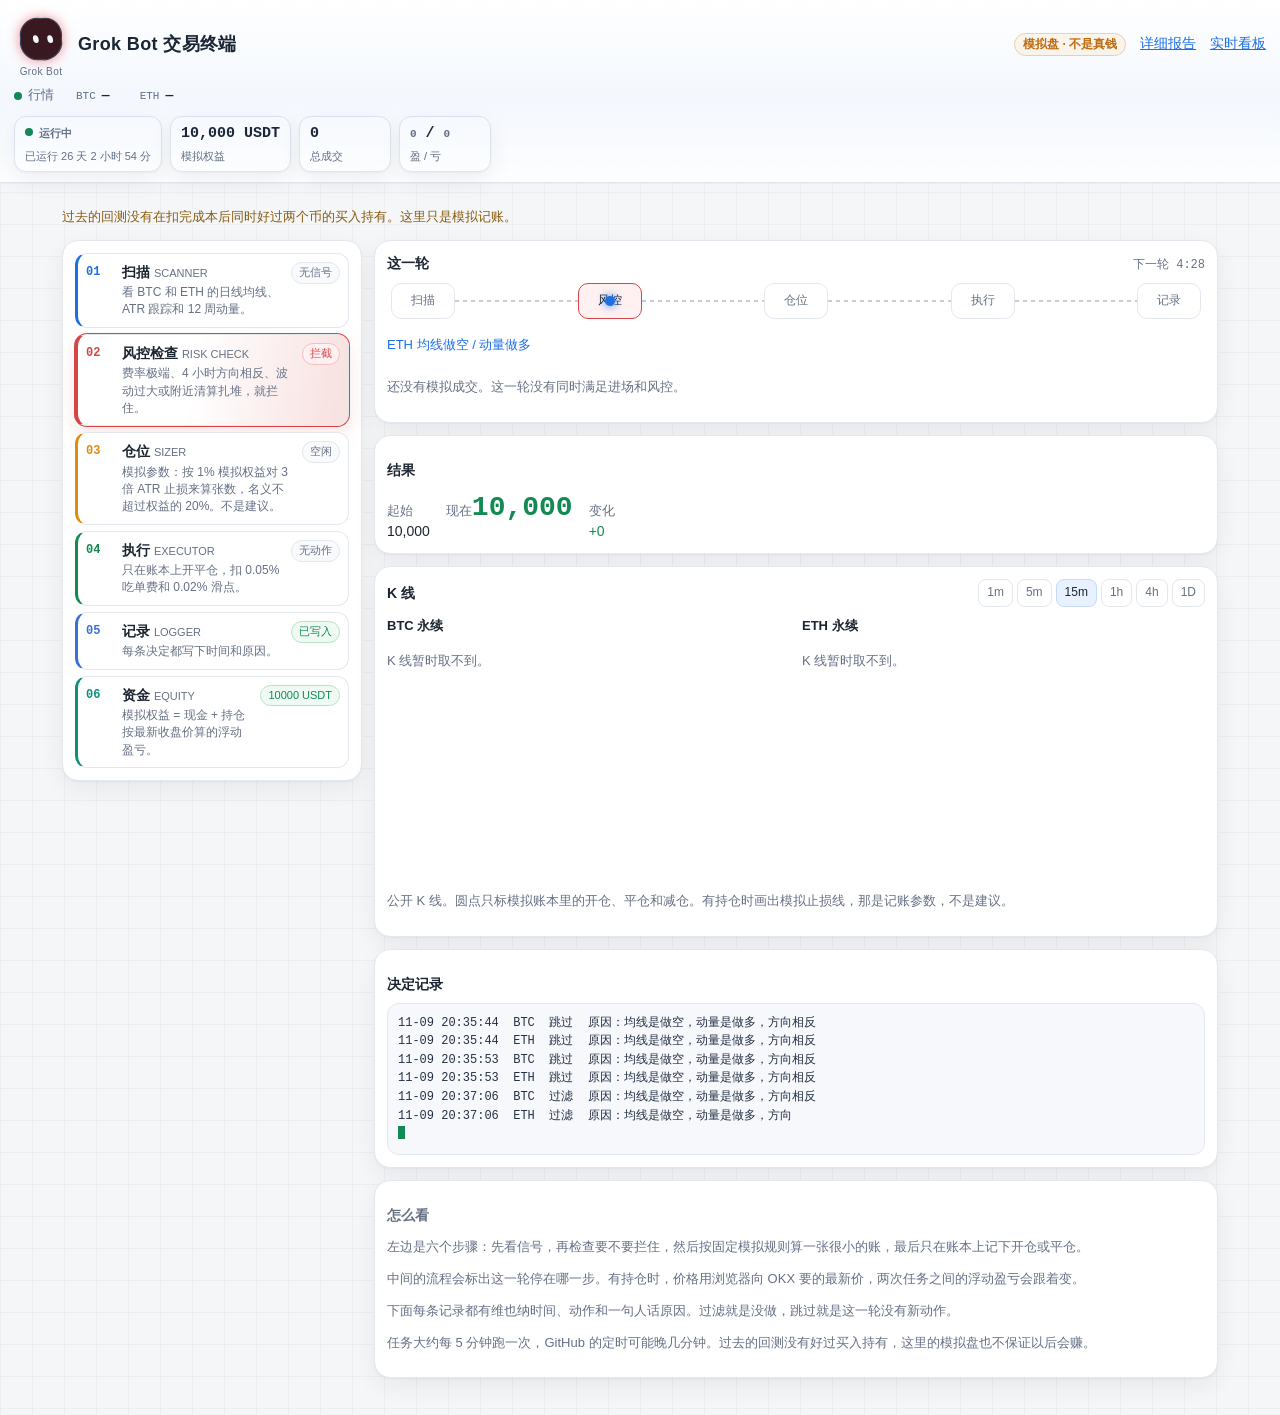
==== commit 03c677f9: "Run the simulated round every five minutes and keep the phone header from covering the cards. The pa" ====
--- a/index.html
+++ b/index.html
@@ -71,7 +71,10 @@
       <section class="card" id="agents"></section>
       <section>
         <div class="card">
-          <h3>这一轮</h3>
+          <div class="round-head">
+            <h3>这一轮</h3>
+            <span class="countdown" id="nextRound">下一轮 —</span>
+          </div>
           <div class="flow" id="flow">
             <div class="rail" id="rail">
               <div class="node" data-step="scan"><span>扫描</span></div>
@@ -130,7 +133,7 @@
           <p>左边是六个步骤：先看信号，再检查要不要拦住，然后按固定模拟规则算一张很小的账，最后只在账本上记下开仓或平仓。</p>
           <p>中间的流程会标出这一轮停在哪一步。有持仓时，价格用浏览器向 OKX 要的最新价，两次任务之间的浮动盈亏会跟着变。</p>
           <p>下面每条记录都有维也纳时间、动作和一句人话原因。过滤就是没做，跳过就是这一轮没有新动作。</p>
-          <p>任务大约每 15 分钟跑一次，GitHub 的定时可能晚几分钟。过去的回测没有好过买入持有，这里的模拟盘也不保证以后会赚。</p>
+          <p>任务大约每 5 分钟跑一次，GitHub 的定时可能晚几分钟。过去的回测没有好过买入持有，这里的模拟盘也不保证以后会赚。</p>
         </div>
       </section>
     </div>
--- a/css/terminal.css
+++ b/css/terminal.css
@@ -137,8 +137,11 @@
   position: absolute; z-index: 2; top: 22px; left: 28px; width: 10px; height: 10px;
   margin-left: -5px; border-radius: 50%; background: var(--acc);
   box-shadow: 0 0 10px var(--acc);
-  transition: left .42s cubic-bezier(.2, .7, .2, 1);
-}
+  transition: left .21s cubic-bezier(.2, .7, .2, 1);
+}
+.round-head { display: flex; flex-wrap: wrap; gap: 6px 12px; align-items: baseline; justify-content: space-between; }
+.round-head h3 { margin: 0; }
+.countdown { font-family: var(--mono); font-size: 12px; color: var(--muted); }
 .candidate { margin-top: 4px; color: var(--acc); font-size: 13px; min-height: 1.2em; }
 .trade { display: grid; gap: 6px; margin-top: 10px; }
 .trade.in { animation: slidein .45s ease; }
@@ -219,6 +222,7 @@
 @keyframes flashdown { 0% { background: rgba(240, 113, 120, .35); } 100% { background: transparent; } }
 
 @media (max-width: 480px) {
+  header { position: static; backdrop-filter: none; }
   main { padding: 10px; }
   h1 { font-size: 16px; }
   .nav { display: flex; flex-wrap: wrap; align-items: center; gap: 6px 8px; }
@@ -248,3 +252,5 @@
   }
   .scanline { display: none; }
 }
+
+/* 浅色 K 线 */
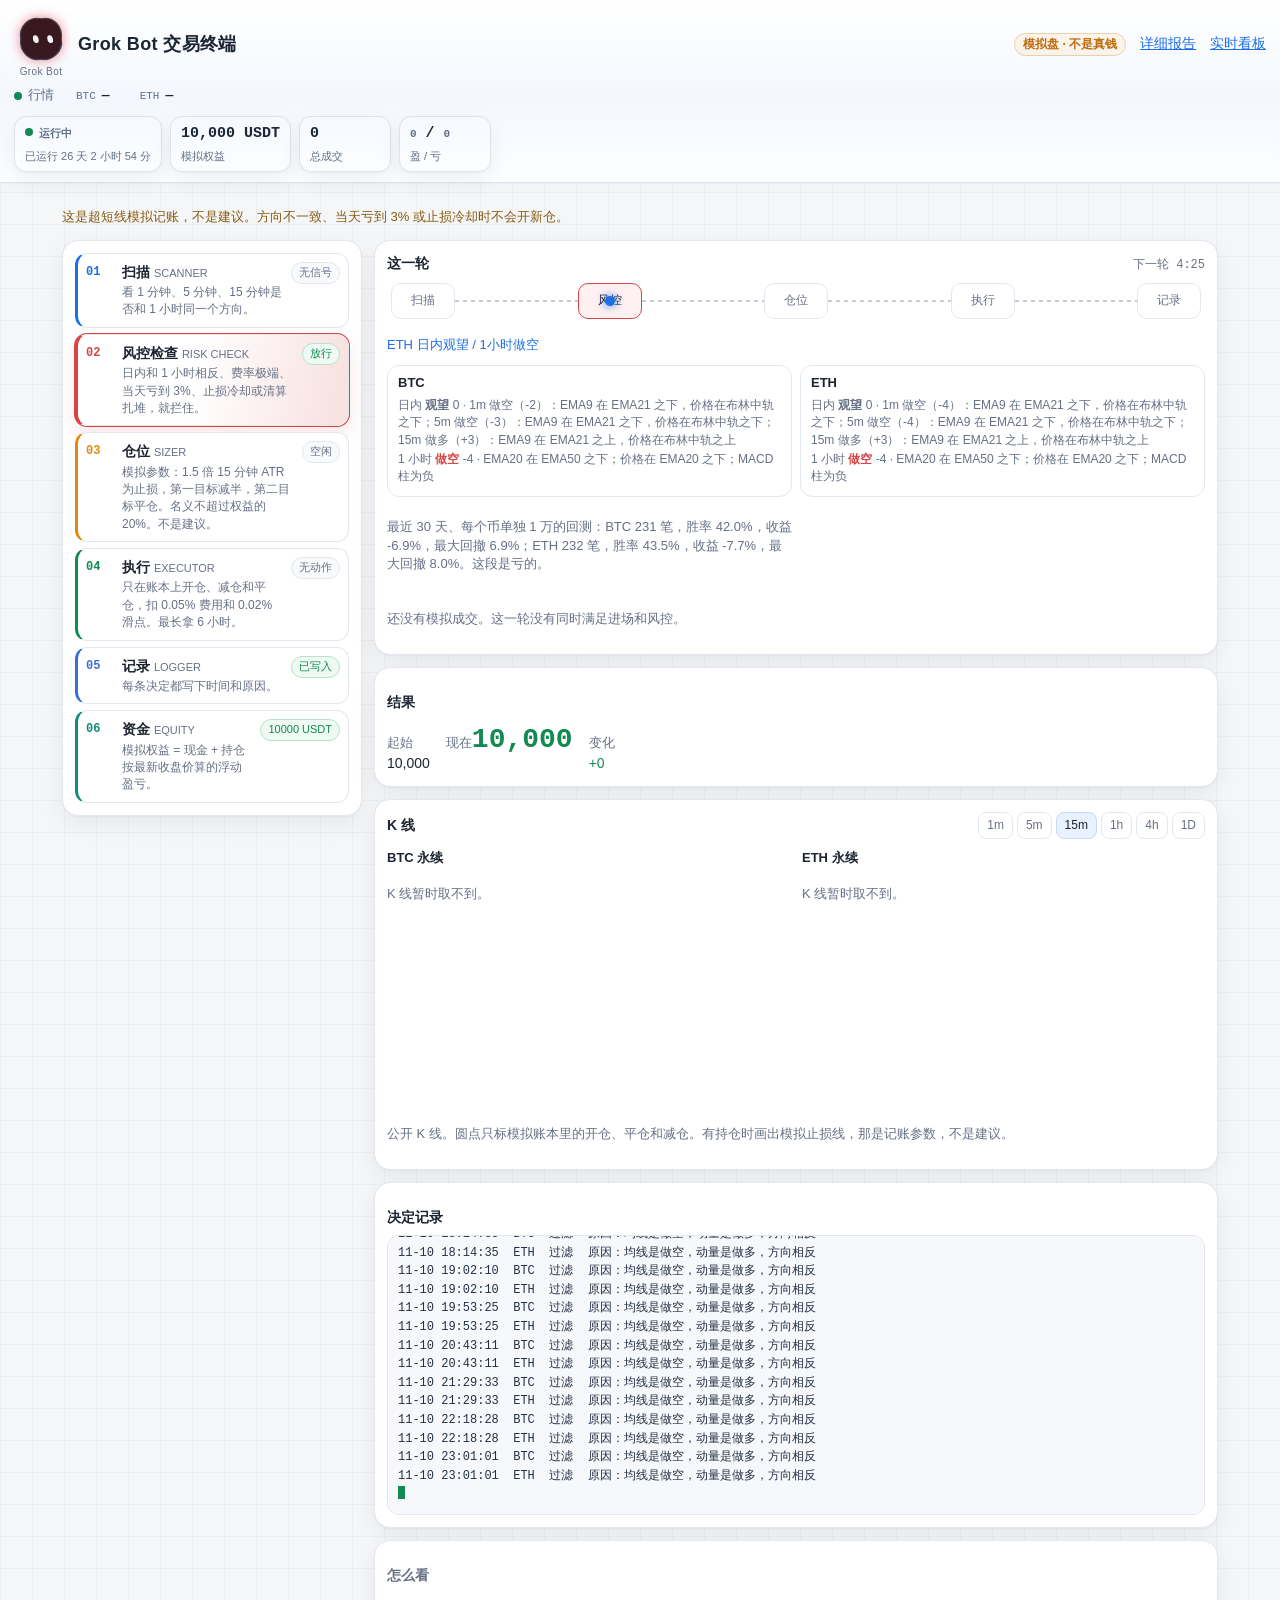
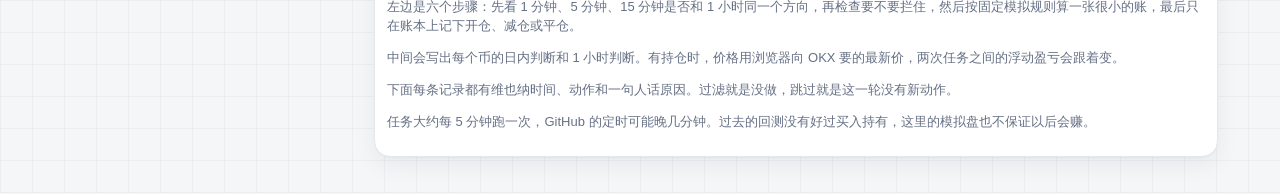
==== commit 625ff43c: "Switch the simulated account to a short-term BTC and ETH rule. Intraday candles have to agree with t" ====
--- a/index.html
+++ b/index.html
@@ -90,6 +90,7 @@
             </div>
             <div class="candidate" id="candidate"></div>
           </div>
+          <div class="calls" id="calls"></div>
           <div class="trade" id="trade"></div>
         </div>
         <div class="card" style="margin-top:12px">
@@ -130,8 +131,8 @@
         </div>
         <div class="card help" style="margin-top:12px" id="help">
           <h3>怎么看</h3>
-          <p>左边是六个步骤：先看信号，再检查要不要拦住，然后按固定模拟规则算一张很小的账，最后只在账本上记下开仓或平仓。</p>
-          <p>中间的流程会标出这一轮停在哪一步。有持仓时，价格用浏览器向 OKX 要的最新价，两次任务之间的浮动盈亏会跟着变。</p>
+          <p>左边是六个步骤：先看 1 分钟、5 分钟、15 分钟是否和 1 小时同一个方向，再检查要不要拦住，然后按固定模拟规则算一张很小的账，最后只在账本上记下开仓、减仓或平仓。</p>
+          <p>中间会写出每个币的日内判断和 1 小时判断。有持仓时，价格用浏览器向 OKX 要的最新价，两次任务之间的浮动盈亏会跟着变。</p>
           <p>下面每条记录都有维也纳时间、动作和一句人话原因。过滤就是没做，跳过就是这一轮没有新动作。</p>
           <p>任务大约每 5 分钟跑一次，GitHub 的定时可能晚几分钟。过去的回测没有好过买入持有，这里的模拟盘也不保证以后会赚。</p>
         </div>
--- a/css/terminal.css
+++ b/css/terminal.css
@@ -143,6 +143,14 @@
 .round-head h3 { margin: 0; }
 .countdown { font-family: var(--mono); font-size: 12px; color: var(--muted); }
 .candidate { margin-top: 4px; color: var(--acc); font-size: 13px; min-height: 1.2em; }
+.calls { display: grid; gap: 8px; margin-top: 10px; }
+@media (min-width: 720px) { .calls { grid-template-columns: 1fr 1fr; } }
+.call { border: 1px solid var(--line); border-radius: 12px; padding: 8px 10px; background: #fff; min-width: 0; }
+.call b { display: block; font-size: 13px; margin-bottom: 4px; }
+.call p { margin: 2px 0; font-size: 12px; color: var(--muted); }
+.tag-long { color: var(--ok); font-weight: 700; }
+.tag-short { color: var(--bad); font-weight: 700; }
+.tag-flat { color: var(--muted); font-weight: 700; }
 .trade { display: grid; gap: 6px; margin-top: 10px; }
 .trade.in { animation: slidein .45s ease; }
 .kv { display: grid; grid-template-columns: 88px 1fr; gap: 4px 8px; font-size: 13px; }
